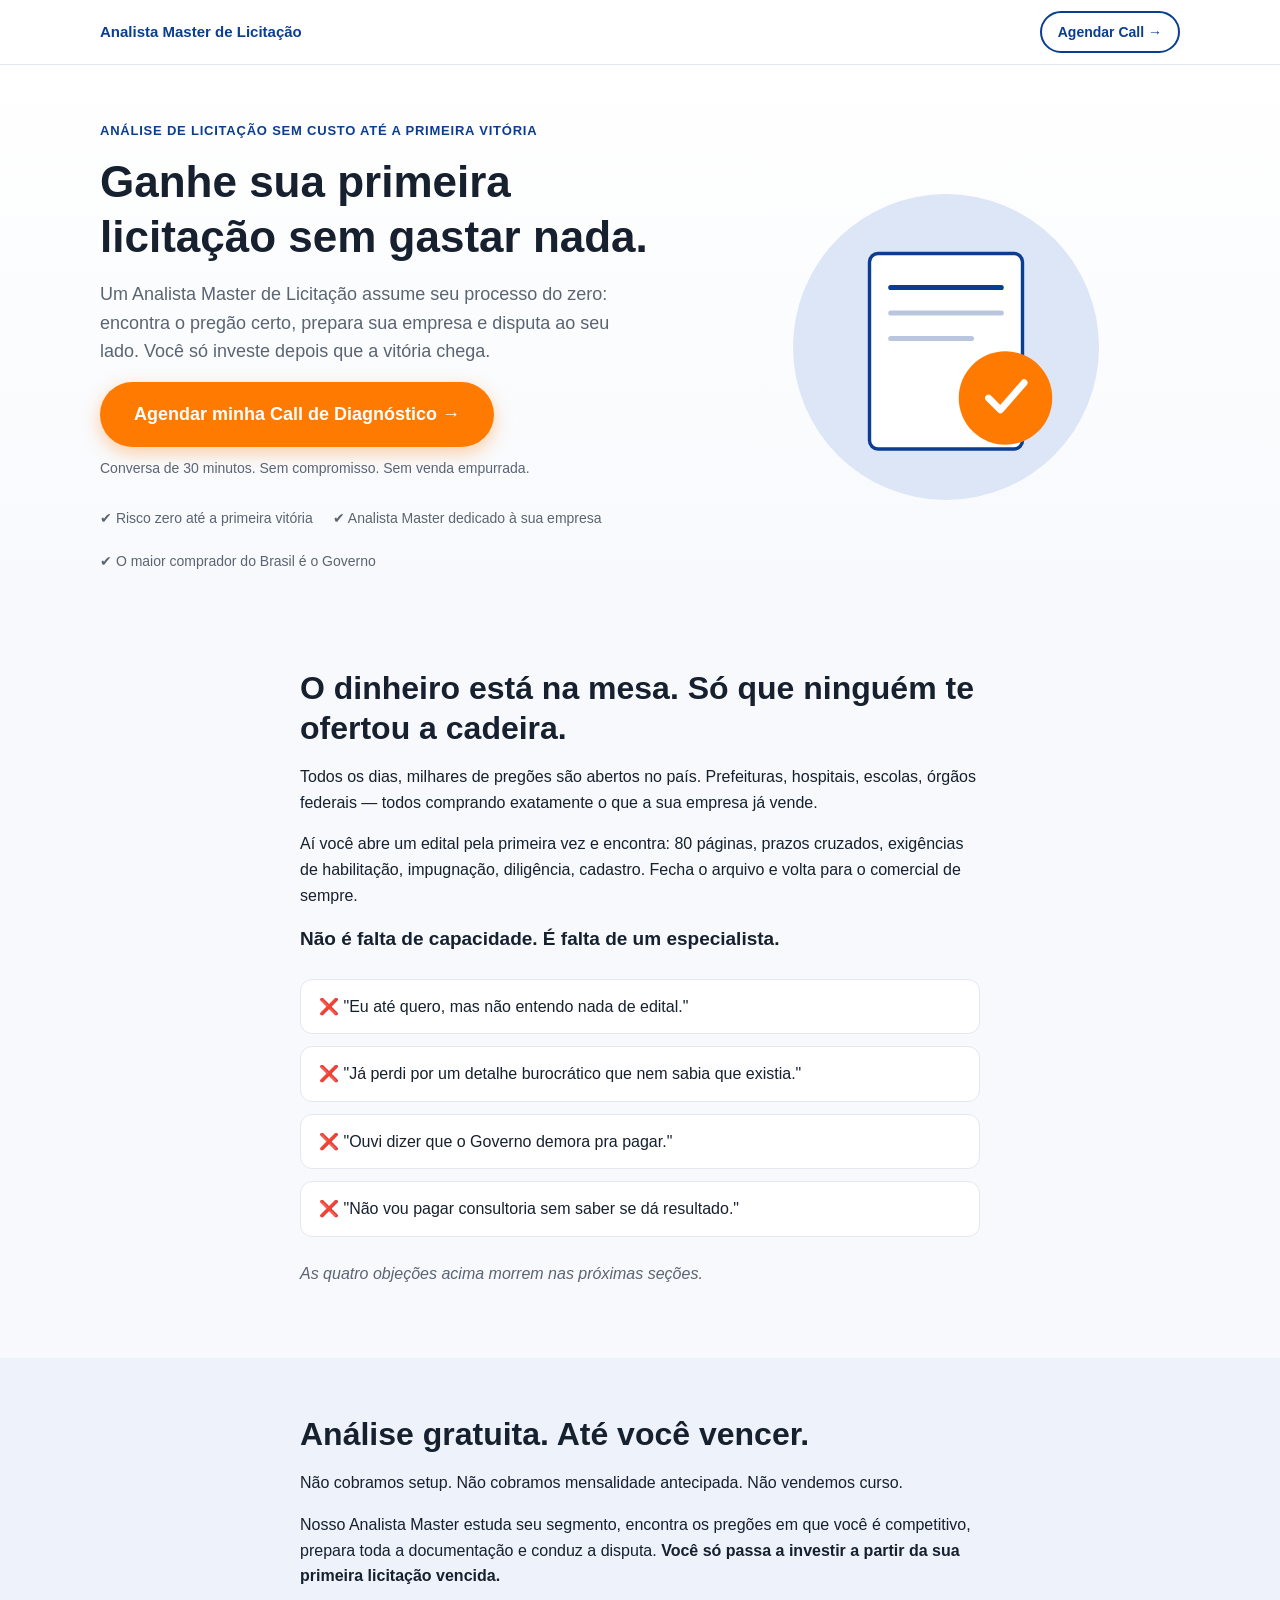
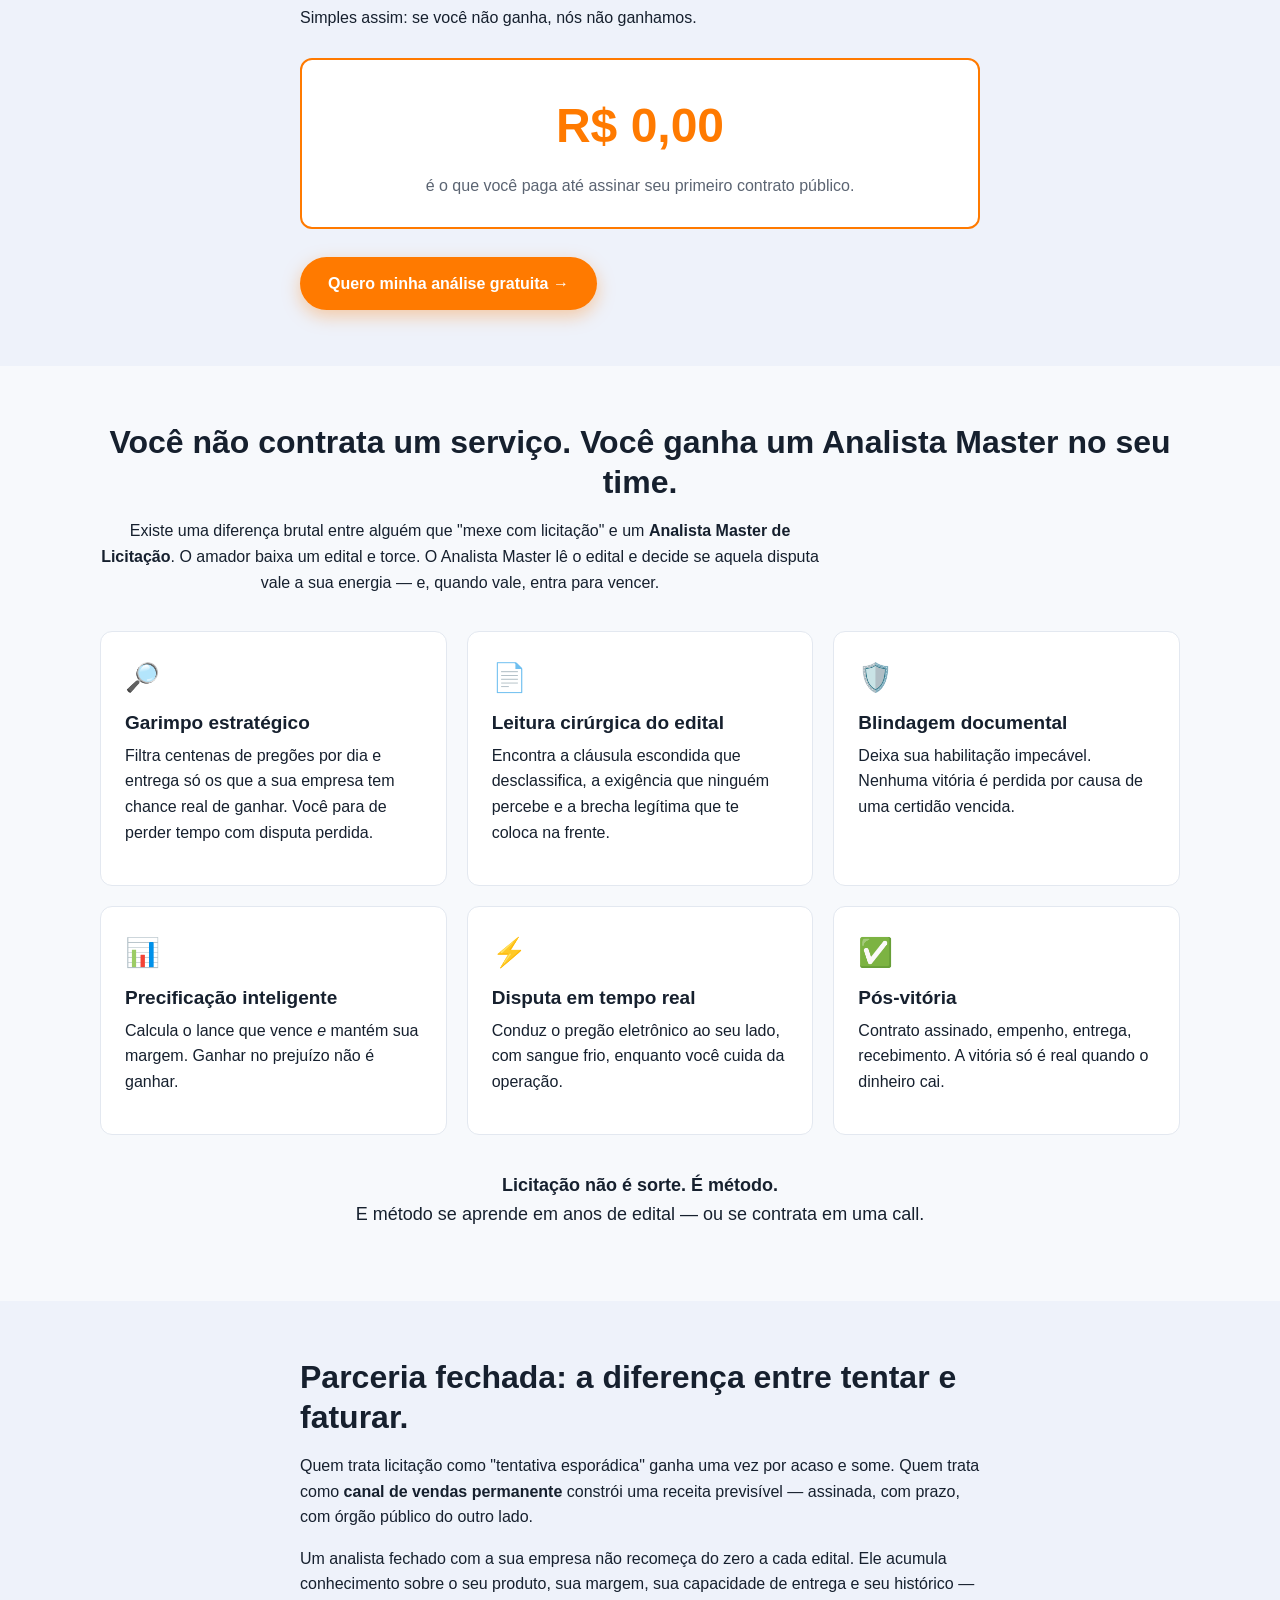
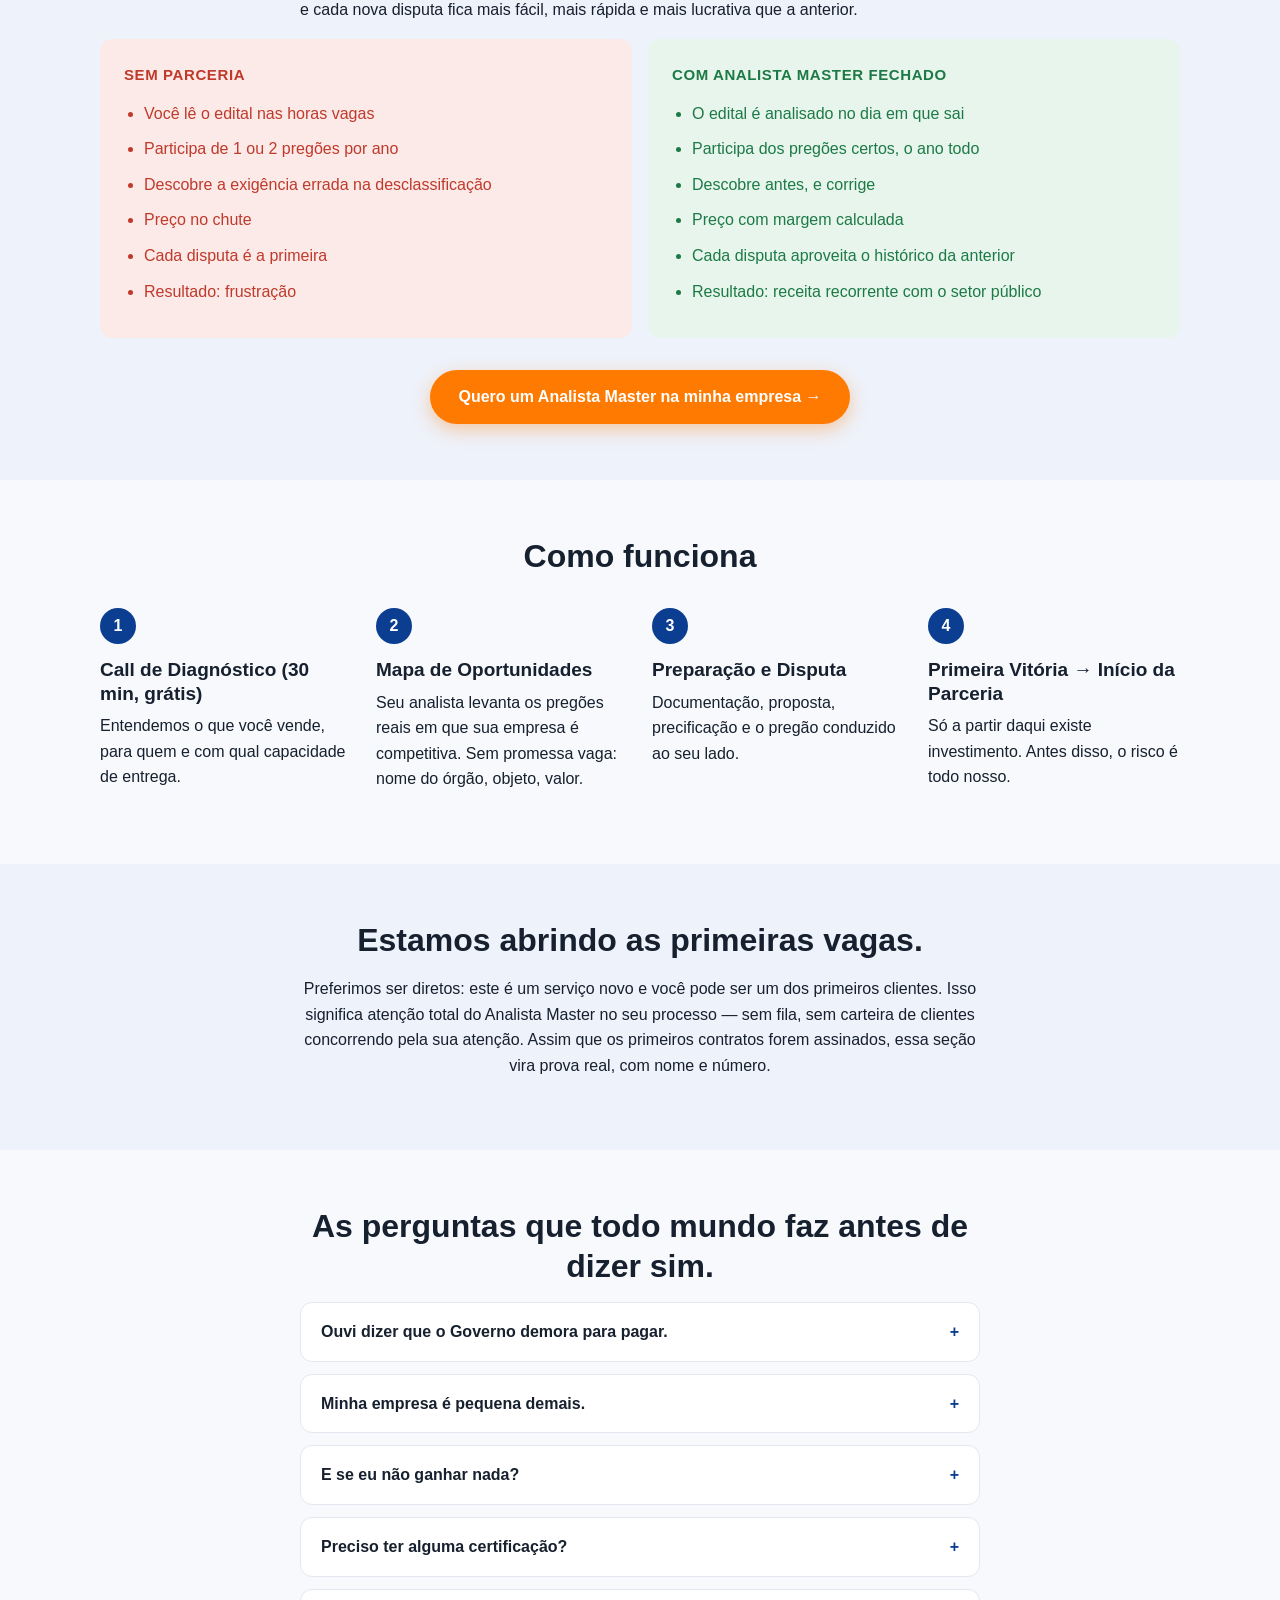
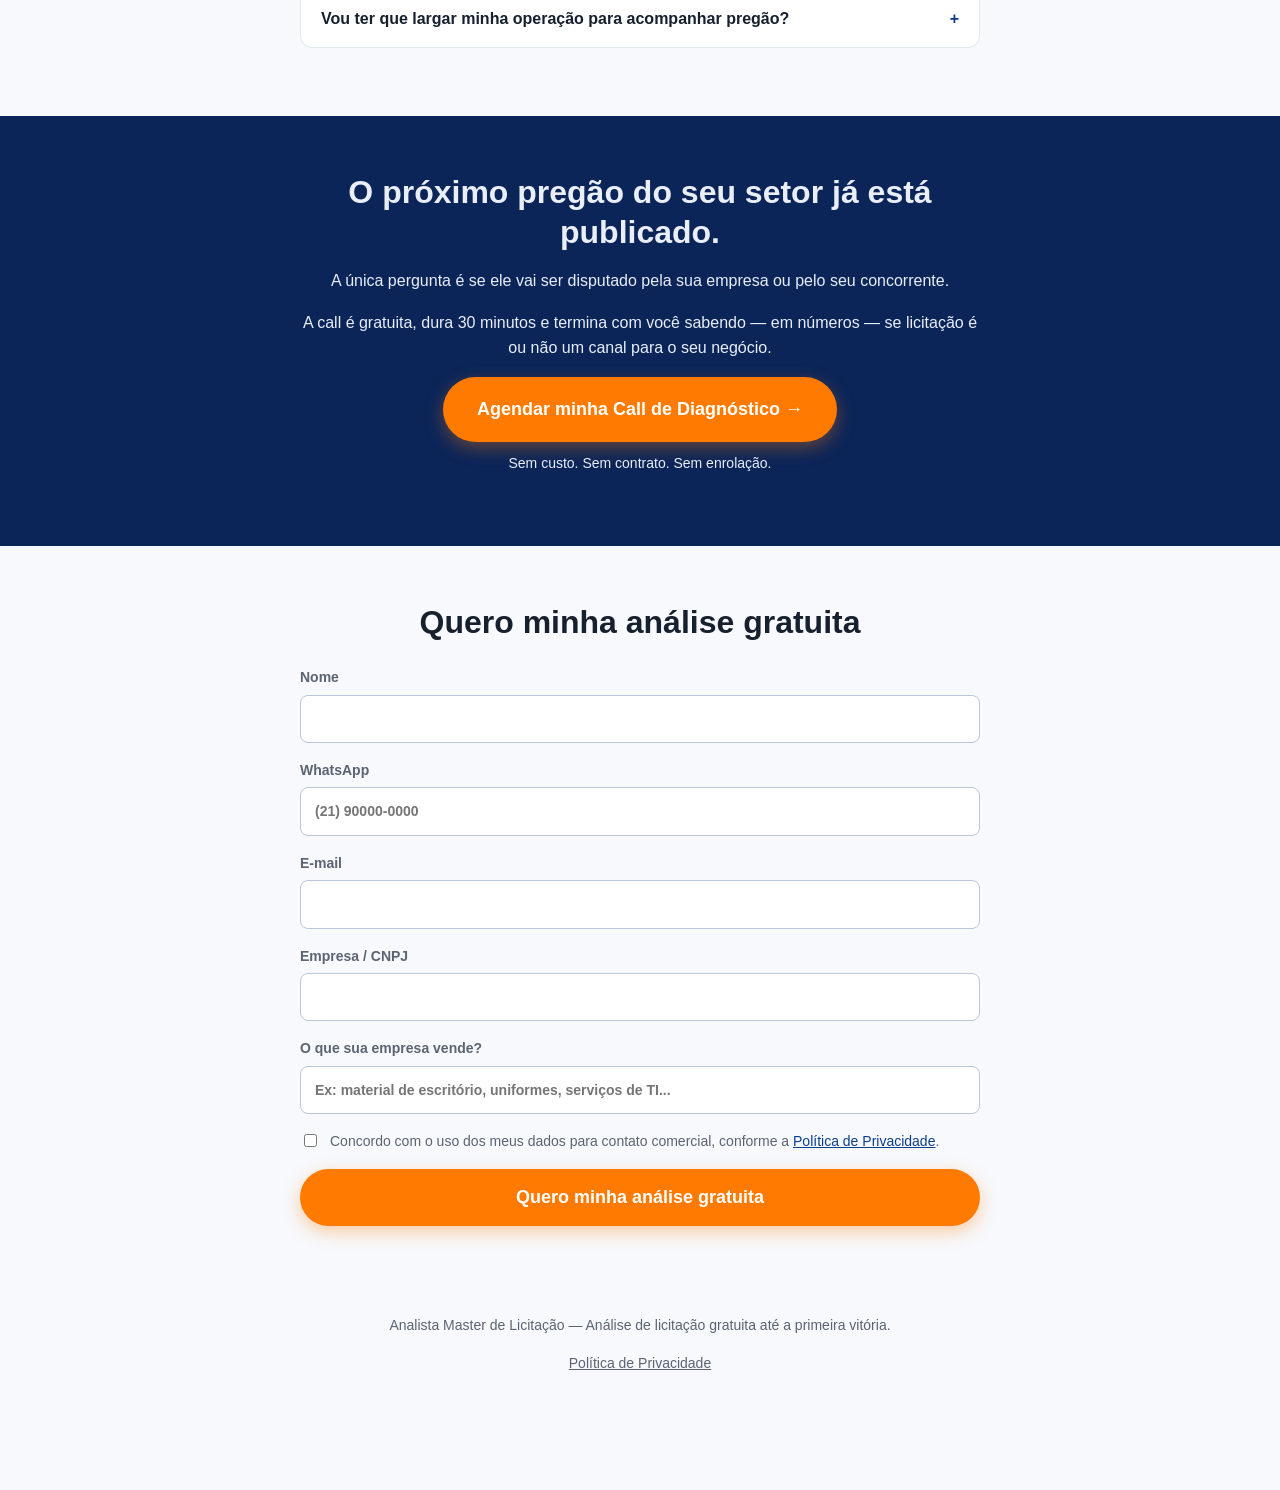
==== index.html @ 57a18e53 "Primeira versao da landing page Analista Master de Licitacao Implementa a spec completa de docs/mark" ====
<!DOCTYPE html>
<html lang="pt-BR">
<head>
<meta charset="UTF-8">
<meta name="viewport" content="width=device-width, initial-scale=1.0">
<title>Analista Master de Licitação — Ganhe sua primeira licitação sem gastar nada</title>
<meta name="description" content="Um Analista Master de Licitação assume seu processo do zero. Você só investe depois que a primeira vitória chega. Agende sua Call de Diagnóstico gratuita.">

<!-- Tracking: cole aqui o GA4 (gtag.js) e/ou Meta Pixel reais quando tiver as contas.
     Nenhum ID foi inventado -- os eventos de clique (CTA-1 a CTA-5) e "Lead" no envio
     do formulario ja estao disparando via dataLayer.push() em script.js, so plugar
     o gtag/fbq de verdade aqui em cima que eles comecam a ser capturados. -->

<link rel="stylesheet" href="css/style.css">
</head>
<body>

<header class="topbar">
  <div class="container topbar__inner">
    <span class="topbar__logo">Analista Master de Licitação</span>
    <a href="#formulario" class="btn btn--ghost btn--small" data-cta="cta-nav">Agendar Call →</a>
  </div>
</header>

<main>

  <!-- 1. HERO -->
  <section class="hero">
    <div class="container hero__grid">
      <div class="hero__content">
        <p class="eyebrow">Análise de licitação sem custo até a primeira vitória</p>
        <h1>Ganhe sua primeira licitação sem gastar nada.</h1>
        <p class="hero__sub">
          Um Analista Master de Licitação assume seu processo do zero: encontra o pregão certo,
          prepara sua empresa e disputa ao seu lado. Você só investe depois que a vitória chega.
        </p>
        <a href="#formulario" class="btn btn--accent btn--large" data-cta="cta-1">Agendar minha Call de Diagnóstico →</a>
        <p class="microcopy">Conversa de 30 minutos. Sem compromisso. Sem venda empurrada.</p>

        <ul class="badges">
          <li>✔ Risco zero até a primeira vitória</li>
          <li>✔ Analista Master dedicado à sua empresa</li>
          <li>✔ O maior comprador do Brasil é o Governo</li>
        </ul>
      </div>

      <div class="hero__visual" aria-hidden="true">
        <!-- Placeholder ilustrativo -- trocar por foto real do analista/equipe
             assim que houver (Secao 4 tambem usa placeholder ate la). -->
        <svg viewBox="0 0 400 400" class="hero__svg">
          <circle cx="200" cy="200" r="180" fill="var(--color-primary-light)"/>
          <rect x="110" y="90" width="180" height="230" rx="10" fill="#fff" stroke="var(--color-primary)" stroke-width="4"/>
          <line x1="135" y1="130" x2="265" y2="130" stroke="var(--color-primary)" stroke-width="6" stroke-linecap="round"/>
          <line x1="135" y1="160" x2="265" y2="160" stroke="var(--color-border-strong)" stroke-width="6" stroke-linecap="round"/>
          <line x1="135" y1="190" x2="230" y2="190" stroke="var(--color-border-strong)" stroke-width="6" stroke-linecap="round"/>
          <circle cx="270" cy="260" r="55" fill="var(--color-accent)"/>
          <path d="M250 260 l14 14 l28 -32" stroke="#fff" stroke-width="8" fill="none" stroke-linecap="round" stroke-linejoin="round"/>
        </svg>
      </div>
    </div>
  </section>

  <!-- 2. SEÇÃO DOR -->
  <section class="section">
    <div class="container container--narrow">
      <h2>O dinheiro está na mesa. Só que ninguém te ofertou a cadeira.</h2>
      <p>
        Todos os dias, milhares de pregões são abertos no país. Prefeituras, hospitais, escolas,
        órgãos federais — todos comprando exatamente o que a sua empresa já vende.
      </p>
      <p>
        Aí você abre um edital pela primeira vez e encontra: 80 páginas, prazos cruzados,
        exigências de habilitação, impugnação, diligência, cadastro. Fecha o arquivo e volta
        para o comercial de sempre.
      </p>
      <p class="highlight">Não é falta de capacidade. É falta de um especialista.</p>

      <ul class="pain-list">
        <li>❌ "Eu até quero, mas não entendo nada de edital."</li>
        <li>❌ "Já perdi por um detalhe burocrático que nem sabia que existia."</li>
        <li>❌ "Ouvi dizer que o Governo demora pra pagar."</li>
        <li>❌ "Não vou pagar consultoria sem saber se dá resultado."</li>
      </ul>

      <p class="transition">As quatro objeções acima morrem nas próximas seções.</p>
    </div>
  </section>

  <!-- 3. SEÇÃO OFERTA -->
  <section class="section section--tinted">
    <div class="container container--narrow">
      <h2>Análise gratuita. Até você vencer.</h2>
      <p>
        Não cobramos setup. Não cobramos mensalidade antecipada. Não vendemos curso.
      </p>
      <p>
        Nosso Analista Master estuda seu segmento, encontra os pregões em que você é competitivo,
        prepara toda a documentação e conduz a disputa.
        <strong> Você só passa a investir a partir da sua primeira licitação vencida.</strong>
      </p>
      <p>Simples assim: se você não ganha, nós não ganhamos.</p>

      <div class="price-card">
        <span class="price-card__value">R$ 0,00</span>
        <span class="price-card__label">é o que você paga até assinar seu primeiro contrato público.</span>
      </div>

      <a href="#formulario" class="btn btn--accent" data-cta="cta-2">Quero minha análise gratuita →</a>
    </div>
  </section>

  <!-- 4. SEÇÃO AUTORIDADE -->
  <section class="section">
    <div class="container">
      <h2 class="section__title--center">Você não contrata um serviço. Você ganha um Analista Master no seu time.</h2>
      <p class="container--narrow center">
        Existe uma diferença brutal entre alguém que "mexe com licitação" e um <strong>Analista Master de Licitação</strong>.
        O amador baixa um edital e torce. O Analista Master lê o edital e decide se aquela disputa
        vale a sua energia — e, quando vale, entra para vencer.
      </p>

      <div class="card-grid">
        <div class="card">
          <div class="card__icon">🔎</div>
          <h3>Garimpo estratégico</h3>
          <p>Filtra centenas de pregões por dia e entrega só os que a sua empresa tem chance real de ganhar. Você para de perder tempo com disputa perdida.</p>
        </div>
        <div class="card">
          <div class="card__icon">📄</div>
          <h3>Leitura cirúrgica do edital</h3>
          <p>Encontra a cláusula escondida que desclassifica, a exigência que ninguém percebe e a brecha legítima que te coloca na frente.</p>
        </div>
        <div class="card">
          <div class="card__icon">🛡️</div>
          <h3>Blindagem documental</h3>
          <p>Deixa sua habilitação impecável. Nenhuma vitória é perdida por causa de uma certidão vencida.</p>
        </div>
        <div class="card">
          <div class="card__icon">📊</div>
          <h3>Precificação inteligente</h3>
          <p>Calcula o lance que vence <em>e</em> mantém sua margem. Ganhar no prejuízo não é ganhar.</p>
        </div>
        <div class="card">
          <div class="card__icon">⚡</div>
          <h3>Disputa em tempo real</h3>
          <p>Conduz o pregão eletrônico ao seu lado, com sangue frio, enquanto você cuida da operação.</p>
        </div>
        <div class="card">
          <div class="card__icon">✅</div>
          <h3>Pós-vitória</h3>
          <p>Contrato assinado, empenho, entrega, recebimento. A vitória só é real quando o dinheiro cai.</p>
        </div>
      </div>

      <p class="closing-block">
        <strong>Licitação não é sorte. É método.</strong><br>
        E método se aprende em anos de edital — ou se contrata em uma call.
      </p>
    </div>
  </section>

  <!-- 5. SEÇÃO PARCERIA -->
  <section class="section section--tinted">
    <div class="container container--narrow">
      <h2>Parceria fechada: a diferença entre tentar e faturar.</h2>
      <p>
        Quem trata licitação como "tentativa esporádica" ganha uma vez por acaso e some. Quem trata
        como <strong>canal de vendas permanente</strong> constrói uma receita previsível — assinada,
        com prazo, com órgão público do outro lado.
      </p>
      <p>
        Um analista fechado com a sua empresa não recomeça do zero a cada edital. Ele acumula
        conhecimento sobre o seu produto, sua margem, sua capacidade de entrega e seu histórico —
        e cada nova disputa fica mais fácil, mais rápida e mais lucrativa que a anterior.
      </p>
    </div>

    <div class="container">
      <div class="compare-table">
        <div class="compare-table__col compare-table__col--bad">
          <h4>Sem parceria</h4>
          <ul>
            <li>Você lê o edital nas horas vagas</li>
            <li>Participa de 1 ou 2 pregões por ano</li>
            <li>Descobre a exigência errada na desclassificação</li>
            <li>Preço no chute</li>
            <li>Cada disputa é a primeira</li>
            <li>Resultado: frustração</li>
          </ul>
        </div>
        <div class="compare-table__col compare-table__col--good">
          <h4>Com Analista Master fechado</h4>
          <ul>
            <li>O edital é analisado no dia em que sai</li>
            <li>Participa dos pregões certos, o ano todo</li>
            <li>Descobre antes, e corrige</li>
            <li>Preço com margem calculada</li>
            <li>Cada disputa aproveita o histórico da anterior</li>
            <li>Resultado: receita recorrente com o setor público</li>
          </ul>
        </div>
      </div>
    </div>

    <div class="container container--narrow center">
      <a href="#formulario" class="btn btn--accent" data-cta="cta-3">Quero um Analista Master na minha empresa →</a>
    </div>
  </section>

  <!-- 6. SEÇÃO PROCESSO -->
  <section class="section">
    <div class="container">
      <h2 class="section__title--center">Como funciona</h2>
      <ol class="process">
        <li>
          <span class="process__number">1</span>
          <div>
            <h3>Call de Diagnóstico (30 min, grátis)</h3>
            <p>Entendemos o que você vende, para quem e com qual capacidade de entrega.</p>
          </div>
        </li>
        <li>
          <span class="process__number">2</span>
          <div>
            <h3>Mapa de Oportunidades</h3>
            <p>Seu analista levanta os pregões reais em que sua empresa é competitiva. Sem promessa vaga: nome do órgão, objeto, valor.</p>
          </div>
        </li>
        <li>
          <span class="process__number">3</span>
          <div>
            <h3>Preparação e Disputa</h3>
            <p>Documentação, proposta, precificação e o pregão conduzido ao seu lado.</p>
          </div>
        </li>
        <li>
          <span class="process__number">4</span>
          <div>
            <h3>Primeira Vitória → Início da Parceria</h3>
            <p>Só a partir daqui existe investimento. Antes disso, o risco é todo nosso.</p>
          </div>
        </li>
      </ol>
    </div>
  </section>

  <!-- 7. SEÇÃO PROVA SOCIAL --
       Ainda sem clientes reais (negocio pre-lancamento). Em vez de inventar depoimento
       ou numero, assumimos isso de forma honesta como posicionamento de "primeiros clientes".
       Trocar por depoimentos reais estruturados ("[Situacao anterior] -> [O que o analista fez]
       -> [Resultado com numero]") assim que houver 2-3 casos. -->
  <section class="section section--tinted">
    <div class="container container--narrow center">
      <h2>Estamos abrindo as primeiras vagas.</h2>
      <p>
        Preferimos ser diretos: este é um serviço novo e você pode ser um dos primeiros clientes.
        Isso significa atenção total do Analista Master no seu processo — sem fila, sem
        carteira de clientes concorrendo pela sua atenção. Assim que os primeiros contratos
        forem assinados, essa seção vira prova real, com nome e número.
      </p>
    </div>
  </section>

  <!-- 8. SEÇÃO OBJEÇÕES / FAQ -->
  <section class="section">
    <div class="container container--narrow">
      <h2 class="section__title--center">As perguntas que todo mundo faz antes de dizer sim.</h2>

      <div class="faq">
        <details>
          <summary>Ouvi dizer que o Governo demora para pagar.</summary>
          <p>Esse é o mito que mantém seus concorrentes fora da disputa — e é bom que continue assim.
          Contratos públicos têm prazo de pagamento definido em lei, empenho prévio (ou seja, o
          dinheiro está reservado antes de você entregar) e previsibilidade que cliente privado
          nenhum te dá. O privado atrasa e você processa; o público atrasa e corrige. Seu analista
          te mostra exatamente o fluxo de recebimento de cada órgão antes de você dar um lance.</p>
        </details>
        <details>
          <summary>Minha empresa é pequena demais.</summary>
          <p>A lei existe justamente para te proteger: há itens exclusivos para ME e EPP e critérios
          de desempate a seu favor. Empresa pequena com analista bom ganha de empresa grande sem
          analista.</p>
        </details>
        <details>
          <summary>E se eu não ganhar nada?</summary>
          <p>Então você não pagou nada. Esse é o acordo.</p>
        </details>
        <details>
          <summary>Preciso ter alguma certificação?</summary>
          <p>Precisa estar regular. Seu analista te diz exatamente o que falta na primeira semana.</p>
        </details>
        <details>
          <summary>Vou ter que largar minha operação para acompanhar pregão?</summary>
          <p>Não. É para isso que o analista existe. Você cuida da entrega; ele cuida da disputa.</p>
        </details>
      </div>
    </div>
  </section>

  <!-- 9. FECHAMENTO -->
  <section class="section section--dark">
    <div class="container container--narrow center">
      <h2>O próximo pregão do seu setor já está publicado.</h2>
      <p>A única pergunta é se ele vai ser disputado pela sua empresa ou pelo seu concorrente.</p>
      <p>
        A call é gratuita, dura 30 minutos e termina com você sabendo — em números — se licitação
        é ou não um canal para o seu negócio.
      </p>
      <a href="#formulario" class="btn btn--accent btn--large" data-cta="cta-5">Agendar minha Call de Diagnóstico →</a>
      <p class="microcopy microcopy--light">Sem custo. Sem contrato. Sem enrolação.</p>
    </div>
  </section>

  <!-- 10. FORMULÁRIO -->
  <section class="section" id="formulario">
    <div class="container container--narrow">
      <h2 class="section__title--center">Quero minha análise gratuita</h2>

      <form id="lead-form" novalidate>
        <label>
          Nome
          <input type="text" name="nome" required autocomplete="name">
        </label>
        <label>
          WhatsApp
          <input type="tel" name="whatsapp" required autocomplete="tel" placeholder="(21) 90000-0000">
        </label>
        <label>
          E-mail
          <input type="email" name="email" required autocomplete="email">
        </label>
        <label>
          Empresa / CNPJ
          <input type="text" name="empresa" required>
        </label>
        <label>
          O que sua empresa vende?
          <input type="text" name="produto" required placeholder="Ex: material de escritório, uniformes, serviços de TI...">
        </label>

        <label class="checkbox">
          <input type="checkbox" name="consentimento" required>
          <span>Concordo com o uso dos meus dados para contato comercial, conforme a
            <a href="privacidade.html">Política de Privacidade</a>.</span>
        </label>

        <button type="submit" class="btn btn--accent btn--large btn--full" data-cta="cta-4">Quero minha análise gratuita</button>
      </form>

      <p id="lead-form__success" class="lead-form__success" hidden>
        Recebido. Um Analista Master vai te chamar no WhatsApp em até 1 dia útil com os
        primeiros pregões do seu segmento em mãos.
      </p>
    </div>
  </section>

</main>

<footer class="footer">
  <div class="container">
    <p>Analista Master de Licitação — Análise de licitação gratuita até a primeira vitória.</p>
    <p><a href="privacidade.html">Política de Privacidade</a></p>
  </div>
</footer>

<!-- CTA fixo mobile -->
<div class="sticky-cta">
  <a href="#formulario" class="btn btn--accent btn--full" data-cta="cta-sticky">Agendar minha Call de Diagnóstico →</a>
</div>

<script src="js/script.js"></script>
</body>
</html>
---- css/style.css ----
:root {
  --color-bg: #F7F9FC;
  --color-bg-tinted: #EEF2FA;
  --color-bg-dark: #0B2559;
  --color-primary: #0B3D91;
  --color-primary-light: #DCE6F7;
  --color-border: #E3E8F0;
  --color-border-strong: #B9C6DD;
  --color-text: #16202E;
  --color-text-muted: #5B6472;
  --color-text-light: #E9EEF9;
  --color-accent: #FF7A00;
  --color-accent-dark: #E05F00;
  --color-bad: #C0392B;
  --color-good: #1D7A46;
  --font-body: -apple-system, BlinkMacSystemFont, "Segoe UI", Roboto, Helvetica, Arial, sans-serif;
  --radius: 12px;
}

* { box-sizing: border-box; }

html { scroll-behavior: smooth; }

body {
  margin: 0;
  font-family: var(--font-body);
  color: var(--color-text);
  background: var(--color-bg);
  font-size: 16px;
  line-height: 1.6;
  -webkit-font-smoothing: antialiased;
}

h1, h2, h3 {
  font-weight: 700;
  line-height: 1.25;
  margin: 0 0 16px;
}

h1 { font-size: clamp(28px, 6vw, 44px); }
h2 { font-size: clamp(24px, 4.5vw, 32px); }
h3 { font-size: 19px; margin-bottom: 8px; }

p { margin: 0 0 16px; }

.container {
  max-width: 1120px;
  margin: 0 auto;
  padding: 0 20px;
}

.container--narrow {
  max-width: 720px;
}

.center { text-align: center; }

/* ---------- Topbar ---------- */

.topbar {
  background: #fff;
  border-bottom: 1px solid var(--color-border);
  position: sticky;
  top: 0;
  z-index: 20;
}

.topbar__inner {
  display: flex;
  align-items: center;
  justify-content: space-between;
  height: 64px;
}

.topbar__logo {
  font-weight: 700;
  font-size: 15px;
  color: var(--color-primary);
}

/* ---------- Buttons ---------- */

.btn {
  display: inline-block;
  text-decoration: none;
  font-weight: 700;
  border: none;
  border-radius: 999px;
  cursor: pointer;
  transition: transform .1s ease, box-shadow .15s ease;
}

.btn--accent {
  background: var(--color-accent);
  color: #fff;
  padding: 14px 28px;
  font-size: 16px;
  box-shadow: 0 6px 18px rgba(255, 122, 0, .35);
}

.btn--accent:hover { background: var(--color-accent-dark); transform: translateY(-1px); }

.btn--large { padding: 18px 34px; font-size: 18px; }

.btn--small { padding: 8px 16px; font-size: 14px; box-shadow: none; }

.btn--ghost {
  background: transparent;
  color: var(--color-primary);
  border: 2px solid var(--color-primary);
}

.btn--full { display: block; width: 100%; text-align: center; }

.microcopy {
  font-size: 14px;
  color: var(--color-text-muted);
  margin-top: 10px;
}

.microcopy--light { color: var(--color-text-light); }

/* ---------- Hero ---------- */

.hero {
  padding: 56px 0 40px;
  background: linear-gradient(180deg, #fff 0%, var(--color-bg) 100%);
}

.hero__grid {
  display: grid;
  gap: 40px;
  align-items: center;
}

@media (min-width: 860px) {
  .hero__grid { grid-template-columns: 1.1fr 0.9fr; }
}

.eyebrow {
  text-transform: uppercase;
  letter-spacing: .06em;
  font-size: 13px;
  font-weight: 700;
  color: var(--color-primary);
  margin-bottom: 12px;
}

.hero__sub {
  font-size: 18px;
  color: var(--color-text-muted);
  max-width: 52ch;
}

.badges {
  list-style: none;
  padding: 0;
  margin: 28px 0 0;
  display: flex;
  flex-direction: column;
  gap: 8px;
  font-size: 14px;
  color: var(--color-text-muted);
}

@media (min-width: 640px) {
  .badges { flex-direction: row; flex-wrap: wrap; gap: 20px; }
}

.hero__visual { display: flex; justify-content: center; }
.hero__svg { width: 100%; max-width: 340px; height: auto; }

/* ---------- Sections ---------- */

.section { padding: 56px 0; }
.section--tinted { background: var(--color-bg-tinted); }
.section--dark {
  background: var(--color-bg-dark);
  color: var(--color-text-light);
}
.section--dark h2, .section--dark p { color: var(--color-text-light); }

.section__title--center { text-align: center; }

.highlight {
  font-weight: 700;
  font-size: 19px;
}

.transition {
  font-style: italic;
  color: var(--color-text-muted);
}

.pain-list {
  list-style: none;
  padding: 0;
  margin: 24px 0;
  display: grid;
  gap: 12px;
}

.pain-list li {
  background: #fff;
  border: 1px solid var(--color-border);
  border-radius: var(--radius);
  padding: 14px 18px;
}

/* ---------- Price card ---------- */

.price-card {
  background: #fff;
  border: 2px solid var(--color-accent);
  border-radius: var(--radius);
  padding: 28px;
  text-align: center;
  margin: 28px 0;
}

.price-card__value {
  display: block;
  font-size: 48px;
  font-weight: 800;
  color: var(--color-accent);
}

.price-card__label {
  display: block;
  margin-top: 8px;
  color: var(--color-text-muted);
}

/* ---------- Card grid (Autoridade) ---------- */

.card-grid {
  display: grid;
  gap: 20px;
  margin: 36px 0;
  grid-template-columns: 1fr;
}

@media (min-width: 640px) {
  .card-grid { grid-template-columns: 1fr 1fr; }
}
@media (min-width: 960px) {
  .card-grid { grid-template-columns: repeat(3, 1fr); }
}

.card {
  background: #fff;
  border: 1px solid var(--color-border);
  border-radius: var(--radius);
  padding: 24px;
}

.card__icon { font-size: 28px; margin-bottom: 10px; }

.closing-block {
  text-align: center;
  font-size: 18px;
  margin-top: 12px;
}

/* ---------- Compare table ---------- */

.compare-table {
  display: grid;
  gap: 16px;
  margin: 8px 0 32px;
  grid-template-columns: 1fr;
}

@media (min-width: 720px) {
  .compare-table { grid-template-columns: 1fr 1fr; }
}

.compare-table__col {
  border-radius: var(--radius);
  padding: 24px;
}

.compare-table__col h4 { margin: 0 0 14px; font-size: 15px; text-transform: uppercase; letter-spacing: .04em; }

.compare-table__col ul { margin: 0; padding-left: 20px; }
.compare-table__col li { margin-bottom: 10px; }

.compare-table__col--bad {
  background: #FBEAE8;
  color: var(--color-bad);
}

.compare-table__col--good {
  background: #E7F5EC;
  color: var(--color-good);
}

/* ---------- Process ---------- */

.process {
  list-style: none;
  padding: 0;
  margin: 32px 0 0;
  display: grid;
  gap: 24px;
}

@media (min-width: 720px) {
  .process { grid-template-columns: repeat(4, 1fr); }
}

.process li {
  display: flex;
  gap: 14px;
}

@media (min-width: 720px) {
  .process li { flex-direction: column; }
}

.process__number {
  flex-shrink: 0;
  width: 36px;
  height: 36px;
  border-radius: 50%;
  background: var(--color-primary);
  color: #fff;
  display: flex;
  align-items: center;
  justify-content: center;
  font-weight: 700;
}

/* ---------- FAQ ---------- */

.faq details {
  background: #fff;
  border: 1px solid var(--color-border);
  border-radius: var(--radius);
  padding: 16px 20px;
  margin-bottom: 12px;
}

.faq summary {
  cursor: pointer;
  font-weight: 700;
  list-style: none;
}

.faq summary::-webkit-details-marker { display: none; }

.faq summary::after {
  content: "+";
  float: right;
  font-weight: 700;
  color: var(--color-primary);
}

.faq details[open] summary::after { content: "–"; }

.faq details p { margin-top: 12px; color: var(--color-text-muted); }

/* ---------- Formulário ---------- */

#lead-form {
  display: grid;
  gap: 16px;
  margin-top: 24px;
}

#lead-form label {
  display: flex;
  flex-direction: column;
  gap: 6px;
  font-size: 14px;
  font-weight: 600;
  color: var(--color-text-muted);
}

#lead-form input[type="text"],
#lead-form input[type="tel"],
#lead-form input[type="email"] {
  font: inherit;
  padding: 12px 14px;
  border: 1px solid var(--color-border-strong);
  border-radius: 8px;
  color: var(--color-text);
}

#lead-form input:focus {
  outline: 2px solid var(--color-primary);
  outline-offset: 1px;
}

.checkbox {
  flex-direction: row !important;
  align-items: flex-start;
  gap: 10px !important;
  font-weight: 400 !important;
}

.checkbox input { margin-top: 4px; }

.checkbox a { color: var(--color-primary); }

.lead-form__success {
  margin-top: 20px;
  padding: 16px 20px;
  background: #E7F5EC;
  color: var(--color-good);
  border-radius: var(--radius);
  font-weight: 600;
}

/* ---------- Footer ---------- */

.footer {
  padding: 32px 0 100px;
  text-align: center;
  color: var(--color-text-muted);
  font-size: 14px;
}

.footer a { color: var(--color-text-muted); }

/* ---------- Sticky mobile CTA ---------- */

.sticky-cta {
  position: fixed;
  left: 0; right: 0; bottom: 0;
  padding: 12px 16px;
  background: #fff;
  border-top: 1px solid var(--color-border);
  box-shadow: 0 -6px 20px rgba(0,0,0,.08);
  z-index: 30;
}

@media (min-width: 860px) {
  .sticky-cta { display: none; }
}
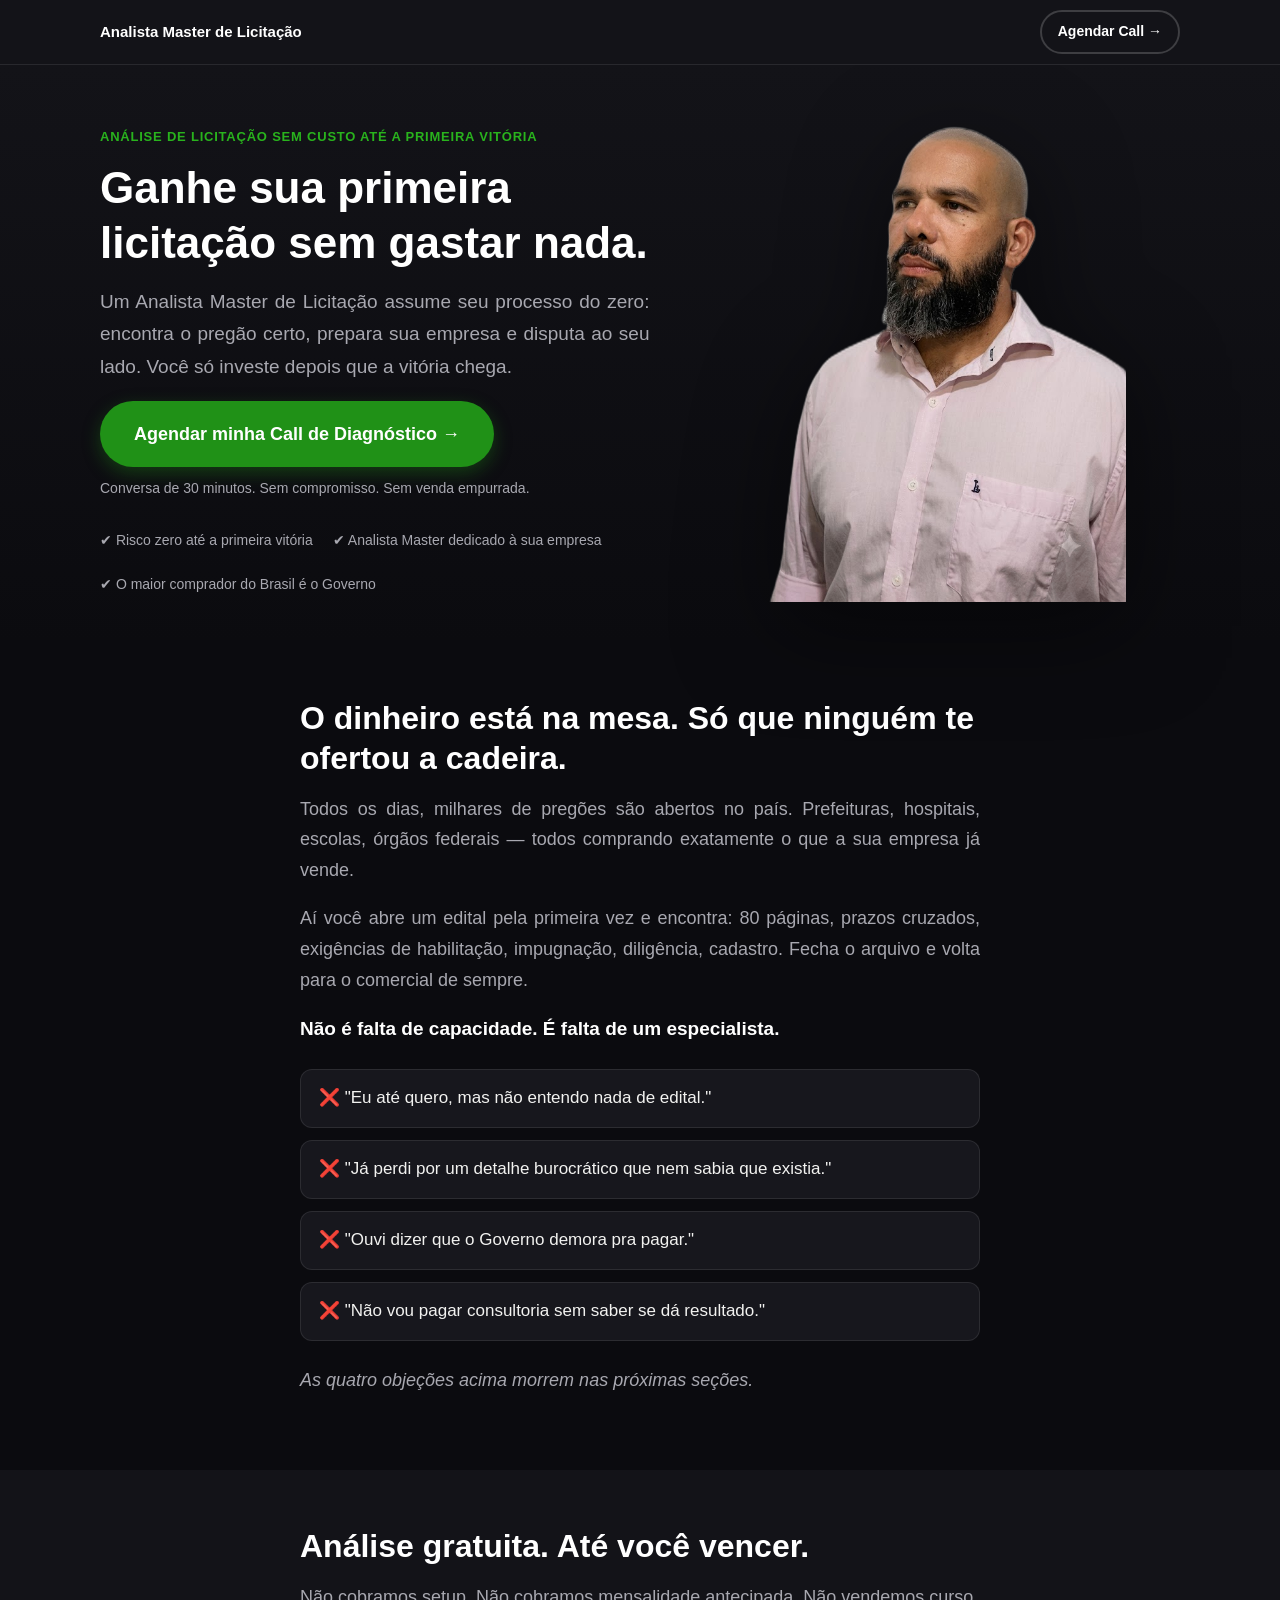
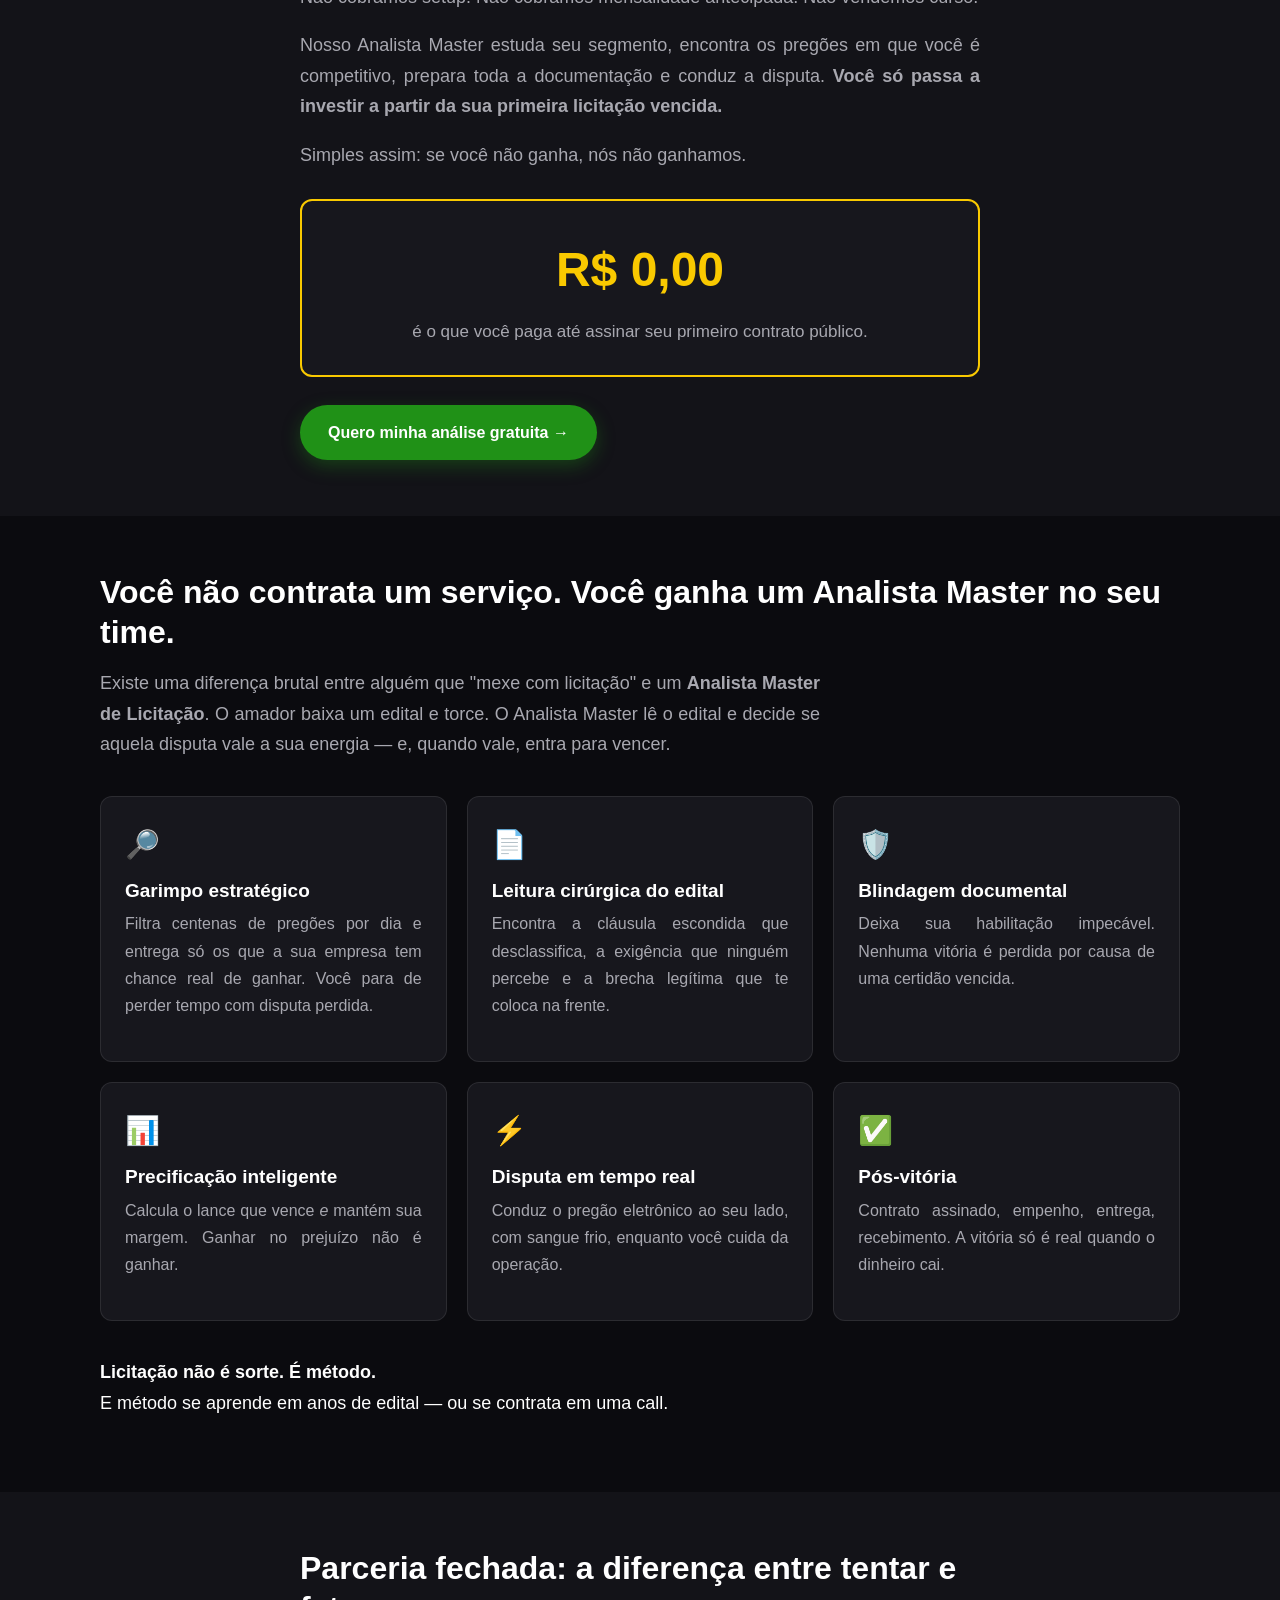
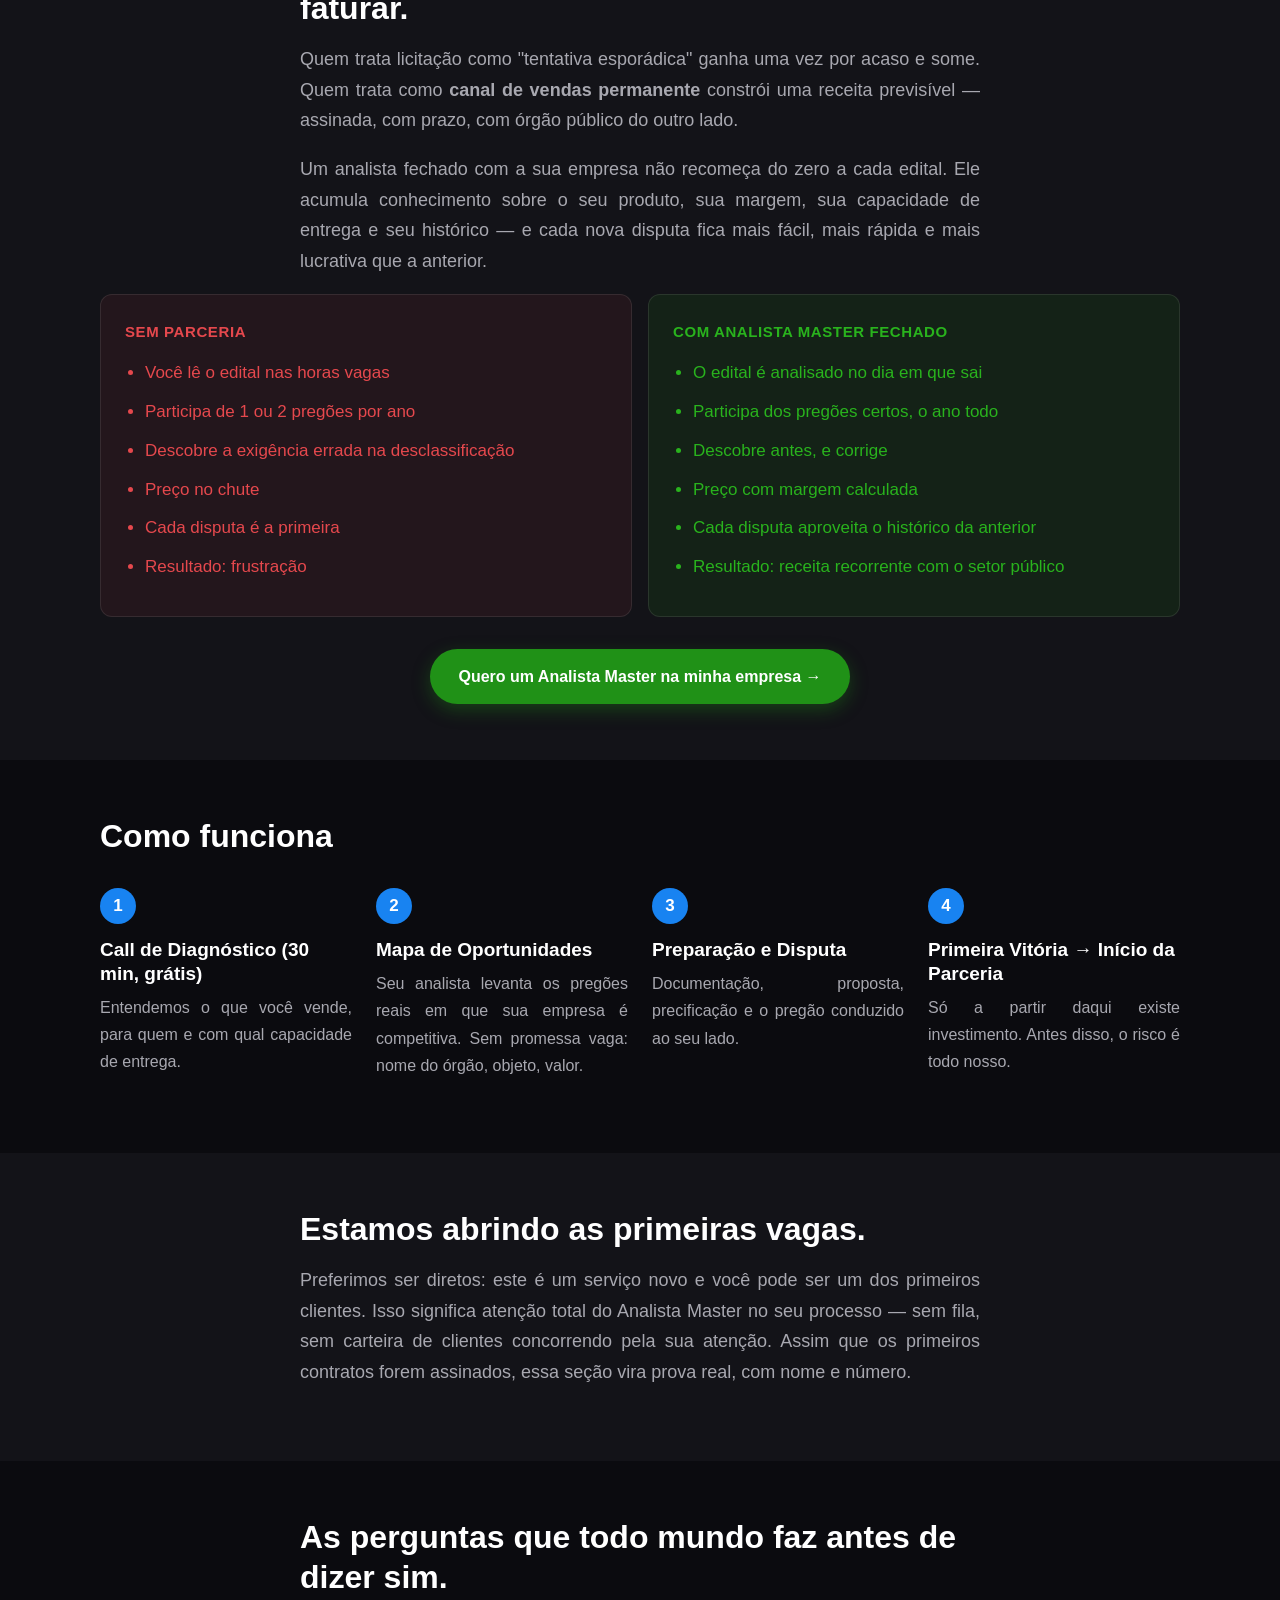
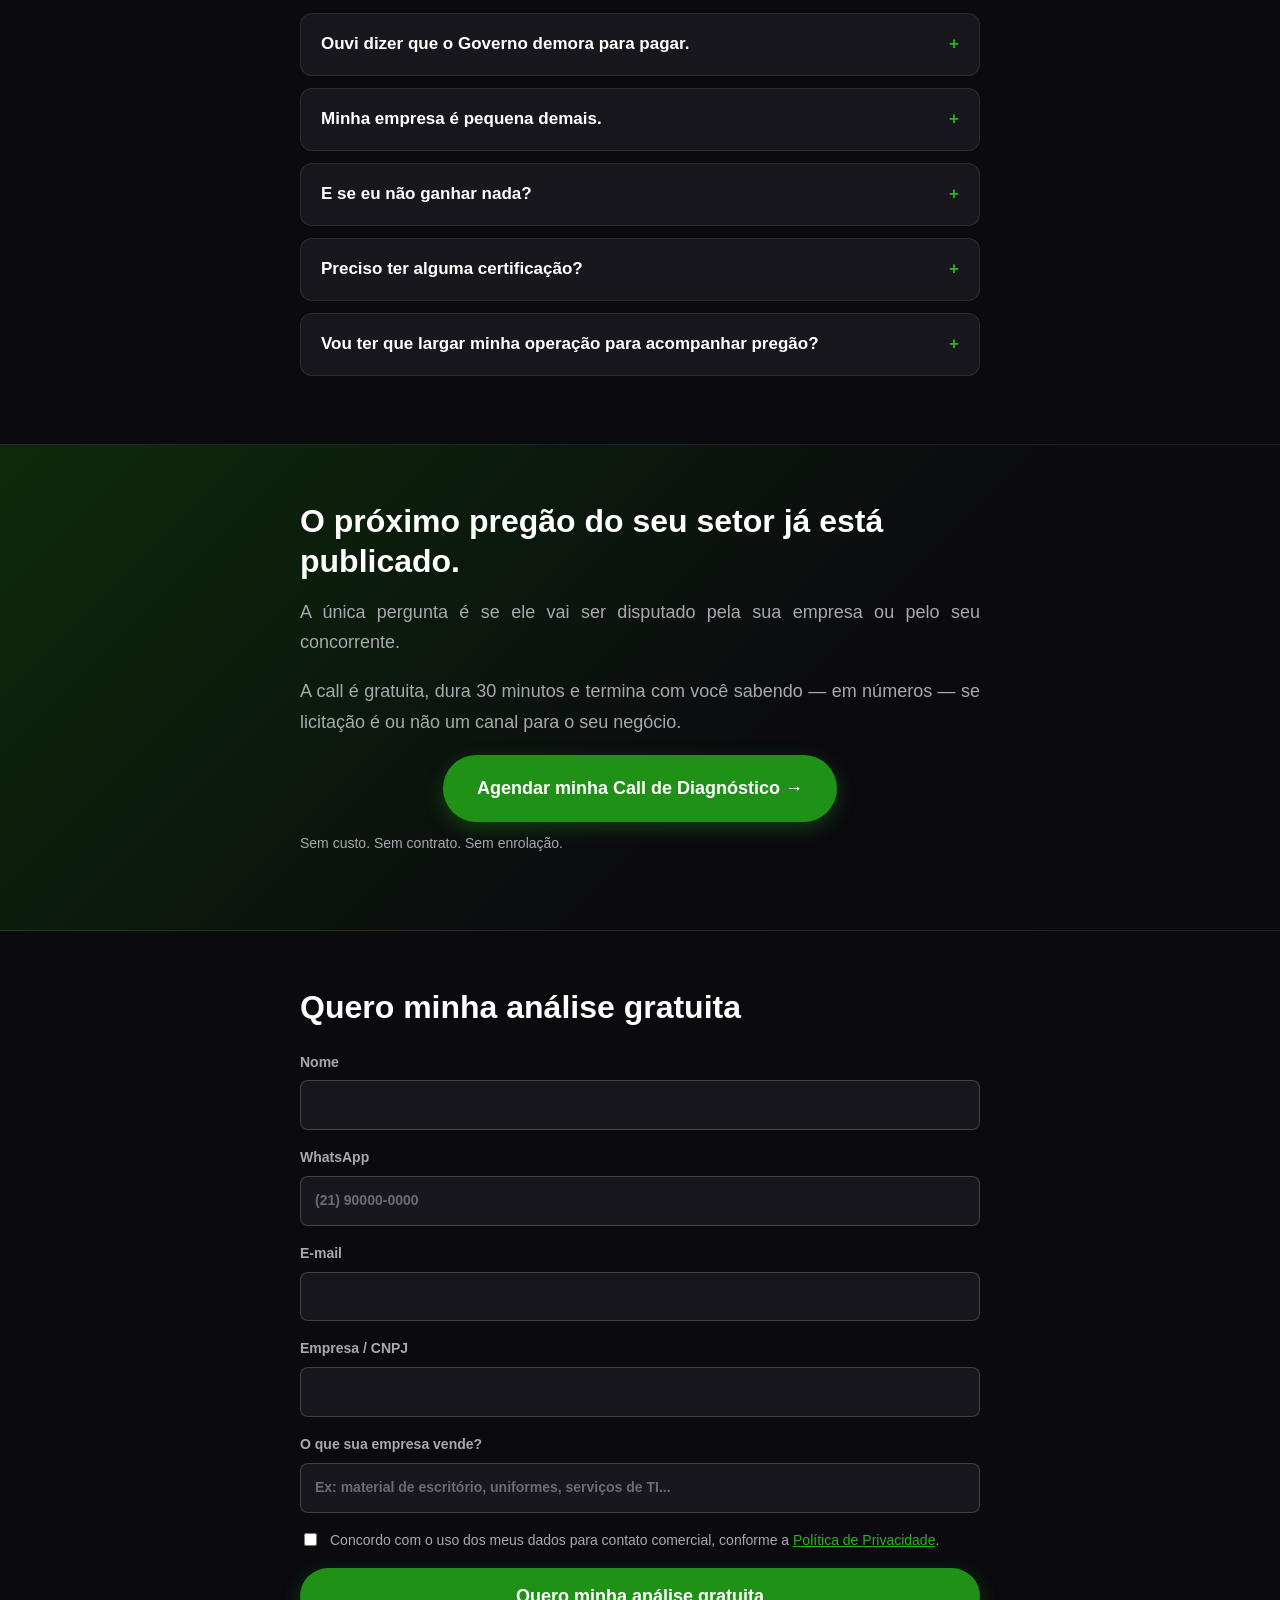
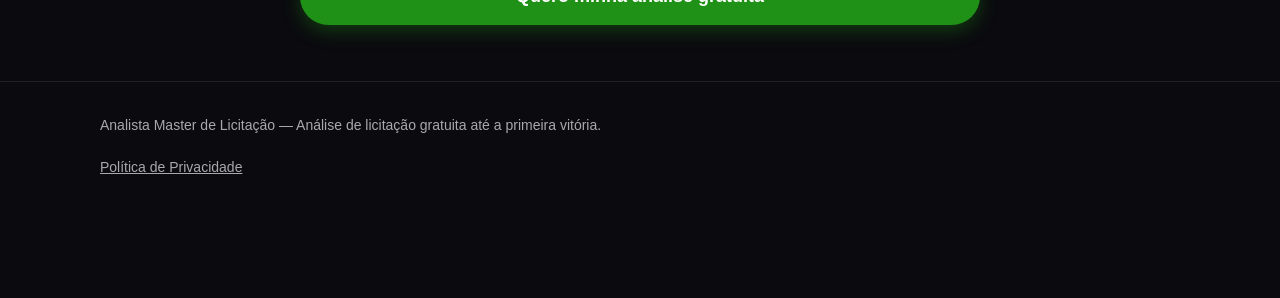
==== commit d59839f3: "Paleta escura inspirada no SIGA Pregao e ajustes de formatacao Fundo quase preto, verde/azul/dourado" ====
--- a/index.html
+++ b/index.html
@@ -44,18 +44,8 @@
         </ul>
       </div>
 
-      <div class="hero__visual" aria-hidden="true">
-        <!-- Placeholder ilustrativo -- trocar por foto real do analista/equipe
-             assim que houver (Secao 4 tambem usa placeholder ate la). -->
-        <svg viewBox="0 0 400 400" class="hero__svg">
-          <circle cx="200" cy="200" r="180" fill="var(--color-primary-light)"/>
-          <rect x="110" y="90" width="180" height="230" rx="10" fill="#fff" stroke="var(--color-primary)" stroke-width="4"/>
-          <line x1="135" y1="130" x2="265" y2="130" stroke="var(--color-primary)" stroke-width="6" stroke-linecap="round"/>
-          <line x1="135" y1="160" x2="265" y2="160" stroke="var(--color-border-strong)" stroke-width="6" stroke-linecap="round"/>
-          <line x1="135" y1="190" x2="230" y2="190" stroke="var(--color-border-strong)" stroke-width="6" stroke-linecap="round"/>
-          <circle cx="270" cy="260" r="55" fill="var(--color-accent)"/>
-          <path d="M250 260 l14 14 l28 -32" stroke="#fff" stroke-width="8" fill="none" stroke-linecap="round" stroke-linejoin="round"/>
-        </svg>
+      <div class="hero__visual">
+        <img src="assets/analista.png" alt="Analista Master de Licitação" class="hero__photo">
       </div>
     </div>
   </section>
@@ -112,8 +102,8 @@
   <!-- 4. SEÇÃO AUTORIDADE -->
   <section class="section">
     <div class="container">
-      <h2 class="section__title--center">Você não contrata um serviço. Você ganha um Analista Master no seu time.</h2>
-      <p class="container--narrow center">
+      <h2>Você não contrata um serviço. Você ganha um Analista Master no seu time.</h2>
+      <p class="container--narrow">
         Existe uma diferença brutal entre alguém que "mexe com licitação" e um <strong>Analista Master de Licitação</strong>.
         O amador baixa um edital e torce. O Analista Master lê o edital e decide se aquela disputa
         vale a sua energia — e, quando vale, entra para vencer.
@@ -210,7 +200,7 @@
   <!-- 6. SEÇÃO PROCESSO -->
   <section class="section">
     <div class="container">
-      <h2 class="section__title--center">Como funciona</h2>
+      <h2>Como funciona</h2>
       <ol class="process">
         <li>
           <span class="process__number">1</span>
@@ -250,7 +240,7 @@
        Trocar por depoimentos reais estruturados ("[Situacao anterior] -> [O que o analista fez]
        -> [Resultado com numero]") assim que houver 2-3 casos. -->
   <section class="section section--tinted">
-    <div class="container container--narrow center">
+    <div class="container container--narrow">
       <h2>Estamos abrindo as primeiras vagas.</h2>
       <p>
         Preferimos ser diretos: este é um serviço novo e você pode ser um dos primeiros clientes.
@@ -264,7 +254,7 @@
   <!-- 8. SEÇÃO OBJEÇÕES / FAQ -->
   <section class="section">
     <div class="container container--narrow">
-      <h2 class="section__title--center">As perguntas que todo mundo faz antes de dizer sim.</h2>
+      <h2>As perguntas que todo mundo faz antes de dizer sim.</h2>
 
       <div class="faq">
         <details>
@@ -299,22 +289,24 @@
 
   <!-- 9. FECHAMENTO -->
   <section class="section section--dark">
-    <div class="container container--narrow center">
+    <div class="container container--narrow">
       <h2>O próximo pregão do seu setor já está publicado.</h2>
       <p>A única pergunta é se ele vai ser disputado pela sua empresa ou pelo seu concorrente.</p>
       <p>
         A call é gratuita, dura 30 minutos e termina com você sabendo — em números — se licitação
         é ou não um canal para o seu negócio.
       </p>
-      <a href="#formulario" class="btn btn--accent btn--large" data-cta="cta-5">Agendar minha Call de Diagnóstico →</a>
-      <p class="microcopy microcopy--light">Sem custo. Sem contrato. Sem enrolação.</p>
+      <div class="cta-center">
+        <a href="#formulario" class="btn btn--accent btn--large" data-cta="cta-5">Agendar minha Call de Diagnóstico →</a>
+        <p class="microcopy microcopy--light">Sem custo. Sem contrato. Sem enrolação.</p>
+      </div>
     </div>
   </section>
 
   <!-- 10. FORMULÁRIO -->
   <section class="section" id="formulario">
     <div class="container container--narrow">
-      <h2 class="section__title--center">Quero minha análise gratuita</h2>
+      <h2>Quero minha análise gratuita</h2>
 
       <form id="lead-form" novalidate>
         <label>
--- a/css/style.css
+++ b/css/style.css
@@ -1,18 +1,26 @@
 :root {
-  --color-bg: #F7F9FC;
-  --color-bg-tinted: #EEF2FA;
-  --color-bg-dark: #0B2559;
-  --color-primary: #0B3D91;
-  --color-primary-light: #DCE6F7;
-  --color-border: #E3E8F0;
-  --color-border-strong: #B9C6DD;
-  --color-text: #16202E;
-  --color-text-muted: #5B6472;
-  --color-text-light: #E9EEF9;
-  --color-accent: #FF7A00;
-  --color-accent-dark: #E05F00;
-  --color-bad: #C0392B;
-  --color-good: #1D7A46;
+  /* Paleta inspirada no SIGA Pregao (extraida das variaveis CSS reais do site:
+     --green-siga, --blue-siga, --gold-siga, fundo quase preto). */
+  --color-bg: #0B0B0F;
+  --color-bg-alt: #131318;
+  --color-card-bg: #17171D;
+  --color-border: rgba(255, 255, 255, 0.09);
+  --color-border-strong: rgba(255, 255, 255, 0.18);
+  --color-text: #F2F2F0;
+  --color-text-muted: #A8A8B0;
+  --color-text-dark: #0B0B0F;
+
+  --color-green: #209117;
+  --color-green-bright: #29B31D;
+  --color-blue: #1883F1;
+  --color-gold: #F9C900;
+
+  --color-accent: var(--color-green);
+  --color-accent-dark: #1a7712;
+  --color-primary: var(--color-blue);
+  --color-bad: #E5484D;
+  --color-good: var(--color-green-bright);
+
   --font-body: -apple-system, BlinkMacSystemFont, "Segoe UI", Roboto, Helvetica, Arial, sans-serif;
   --radius: 12px;
 }
@@ -26,8 +34,8 @@
   font-family: var(--font-body);
   color: var(--color-text);
   background: var(--color-bg);
-  font-size: 16px;
-  line-height: 1.6;
+  font-size: 17px;
+  line-height: 1.7;
   -webkit-font-smoothing: antialiased;
 }
 
@@ -35,13 +43,21 @@
   font-weight: 700;
   line-height: 1.25;
   margin: 0 0 16px;
+  text-align: left;
+  color: #fff;
 }
 
 h1 { font-size: clamp(28px, 6vw, 44px); }
 h2 { font-size: clamp(24px, 4.5vw, 32px); }
 h3 { font-size: 19px; margin-bottom: 8px; }
 
-p { margin: 0 0 16px; }
+p {
+  margin: 0 0 18px;
+  font-size: 18px;
+  text-align: justify;
+  text-align-last: left;
+  color: var(--color-text-muted);
+}
 
 .container {
   max-width: 1120px;
@@ -55,10 +71,16 @@
 
 .center { text-align: center; }
 
+/* Centraliza especificamente um botao de CTA (e a microcopy junto dele), sem
+   afetar o alinhamento de titulos/paragrafos ao redor. */
+.cta-center {
+  text-align: center;
+}
+
 /* ---------- Topbar ---------- */
 
 .topbar {
-  background: #fff;
+  background: var(--color-bg-alt);
   border-bottom: 1px solid var(--color-border);
   position: sticky;
   top: 0;
@@ -75,7 +97,7 @@
 .topbar__logo {
   font-weight: 700;
   font-size: 15px;
-  color: var(--color-primary);
+  color: #fff;
 }
 
 /* ---------- Buttons ---------- */
@@ -87,6 +109,7 @@
   border: none;
   border-radius: 999px;
   cursor: pointer;
+  text-align: center;
   transition: transform .1s ease, box-shadow .15s ease;
 }
 
@@ -95,7 +118,7 @@
   color: #fff;
   padding: 14px 28px;
   font-size: 16px;
-  box-shadow: 0 6px 18px rgba(255, 122, 0, .35);
+  box-shadow: 0 6px 18px rgba(32, 145, 23, .35);
 }
 
 .btn--accent:hover { background: var(--color-accent-dark); transform: translateY(-1px); }
@@ -106,25 +129,26 @@
 
 .btn--ghost {
   background: transparent;
-  color: var(--color-primary);
-  border: 2px solid var(--color-primary);
+  color: #fff;
+  border: 2px solid var(--color-border-strong);
 }
 
 .btn--full { display: block; width: 100%; text-align: center; }
 
 .microcopy {
   font-size: 14px;
+  text-align: center;
   color: var(--color-text-muted);
   margin-top: 10px;
 }
 
-.microcopy--light { color: var(--color-text-light); }
+.microcopy--light { color: var(--color-text-muted); }
 
 /* ---------- Hero ---------- */
 
 .hero {
   padding: 56px 0 40px;
-  background: linear-gradient(180deg, #fff 0%, var(--color-bg) 100%);
+  background: linear-gradient(180deg, var(--color-bg-alt) 0%, var(--color-bg) 100%);
 }
 
 .hero__grid {
@@ -142,13 +166,13 @@
   letter-spacing: .06em;
   font-size: 13px;
   font-weight: 700;
-  color: var(--color-primary);
+  color: var(--color-green-bright);
   margin-bottom: 12px;
+  text-align: left;
 }
 
 .hero__sub {
-  font-size: 18px;
-  color: var(--color-text-muted);
+  font-size: 19px;
   max-width: 52ch;
 }
 
@@ -168,28 +192,38 @@
 }
 
 .hero__visual { display: flex; justify-content: center; }
-.hero__svg { width: 100%; max-width: 340px; height: auto; }
+
+.hero__photo {
+  width: 100%;
+  max-width: 360px;
+  height: auto;
+  display: block;
+  filter: drop-shadow(0 24px 48px rgba(0, 0, 0, .5));
+}
 
 /* ---------- Sections ---------- */
 
 .section { padding: 56px 0; }
-.section--tinted { background: var(--color-bg-tinted); }
+.section--tinted { background: var(--color-bg-alt); }
 .section--dark {
-  background: var(--color-bg-dark);
-  color: var(--color-text-light);
-}
-.section--dark h2, .section--dark p { color: var(--color-text-light); }
-
-.section__title--center { text-align: center; }
+  background: linear-gradient(135deg, #0d2b0a 0%, var(--color-bg) 60%);
+  border-top: 1px solid var(--color-border);
+  border-bottom: 1px solid var(--color-border);
+}
+
+.section__title--center { text-align: left; }
 
 .highlight {
   font-weight: 700;
   font-size: 19px;
+  text-align: left;
+  color: #fff;
 }
 
 .transition {
   font-style: italic;
   color: var(--color-text-muted);
+  text-align: left;
 }
 
 .pain-list {
@@ -201,17 +235,18 @@
 }
 
 .pain-list li {
-  background: #fff;
+  background: var(--color-card-bg);
   border: 1px solid var(--color-border);
   border-radius: var(--radius);
   padding: 14px 18px;
+  color: var(--color-text);
 }
 
 /* ---------- Price card ---------- */
 
 .price-card {
-  background: #fff;
-  border: 2px solid var(--color-accent);
+  background: var(--color-card-bg);
+  border: 2px solid var(--color-gold);
   border-radius: var(--radius);
   padding: 28px;
   text-align: center;
@@ -222,7 +257,7 @@
   display: block;
   font-size: 48px;
   font-weight: 800;
-  color: var(--color-accent);
+  color: var(--color-gold);
 }
 
 .price-card__label {
@@ -248,18 +283,21 @@
 }
 
 .card {
-  background: #fff;
+  background: var(--color-card-bg);
   border: 1px solid var(--color-border);
   border-radius: var(--radius);
   padding: 24px;
 }
 
+.card p { font-size: 16px; }
+
 .card__icon { font-size: 28px; margin-bottom: 10px; }
 
 .closing-block {
-  text-align: center;
+  text-align: left;
   font-size: 18px;
   margin-top: 12px;
+  color: #fff;
 }
 
 /* ---------- Compare table ---------- */
@@ -278,6 +316,7 @@
 .compare-table__col {
   border-radius: var(--radius);
   padding: 24px;
+  border: 1px solid var(--color-border);
 }
 
 .compare-table__col h4 { margin: 0 0 14px; font-size: 15px; text-transform: uppercase; letter-spacing: .04em; }
@@ -286,12 +325,12 @@
 .compare-table__col li { margin-bottom: 10px; }
 
 .compare-table__col--bad {
-  background: #FBEAE8;
+  background: rgba(229, 72, 77, .08);
   color: var(--color-bad);
 }
 
 .compare-table__col--good {
-  background: #E7F5EC;
+  background: rgba(32, 145, 23, .12);
   color: var(--color-good);
 }
 
@@ -317,13 +356,15 @@
 @media (min-width: 720px) {
   .process li { flex-direction: column; }
 }
+
+.process p { font-size: 16px; }
 
 .process__number {
   flex-shrink: 0;
   width: 36px;
   height: 36px;
   border-radius: 50%;
-  background: var(--color-primary);
+  background: var(--color-blue);
   color: #fff;
   display: flex;
   align-items: center;
@@ -334,7 +375,7 @@
 /* ---------- FAQ ---------- */
 
 .faq details {
-  background: #fff;
+  background: var(--color-card-bg);
   border: 1px solid var(--color-border);
   border-radius: var(--radius);
   padding: 16px 20px;
@@ -345,6 +386,7 @@
   cursor: pointer;
   font-weight: 700;
   list-style: none;
+  color: #fff;
 }
 
 .faq summary::-webkit-details-marker { display: none; }
@@ -353,12 +395,12 @@
   content: "+";
   float: right;
   font-weight: 700;
-  color: var(--color-primary);
+  color: var(--color-green-bright);
 }
 
 .faq details[open] summary::after { content: "–"; }
 
-.faq details p { margin-top: 12px; color: var(--color-text-muted); }
+.faq details p { margin-top: 12px; font-size: 16px; }
 
 /* ---------- Formulário ---------- */
 
@@ -382,13 +424,16 @@
 #lead-form input[type="email"] {
   font: inherit;
   padding: 12px 14px;
+  background: var(--color-card-bg);
   border: 1px solid var(--color-border-strong);
   border-radius: 8px;
   color: var(--color-text);
 }
 
+#lead-form input::placeholder { color: #6b6b74; }
+
 #lead-form input:focus {
-  outline: 2px solid var(--color-primary);
+  outline: 2px solid var(--color-green-bright);
   outline-offset: 1px;
 }
 
@@ -401,15 +446,17 @@
 
 .checkbox input { margin-top: 4px; }
 
-.checkbox a { color: var(--color-primary); }
+.checkbox a { color: var(--color-green-bright); }
 
 .lead-form__success {
   margin-top: 20px;
   padding: 16px 20px;
-  background: #E7F5EC;
+  background: rgba(32, 145, 23, .12);
   color: var(--color-good);
+  border: 1px solid rgba(32, 145, 23, .3);
   border-radius: var(--radius);
   font-weight: 600;
+  text-align: left;
 }
 
 /* ---------- Footer ---------- */
@@ -419,8 +466,10 @@
   text-align: center;
   color: var(--color-text-muted);
   font-size: 14px;
-}
-
+  border-top: 1px solid var(--color-border);
+}
+
+.footer p { text-align: center; font-size: 14px; }
 .footer a { color: var(--color-text-muted); }
 
 /* ---------- Sticky mobile CTA ---------- */
@@ -429,9 +478,9 @@
   position: fixed;
   left: 0; right: 0; bottom: 0;
   padding: 12px 16px;
-  background: #fff;
+  background: var(--color-bg-alt);
   border-top: 1px solid var(--color-border);
-  box-shadow: 0 -6px 20px rgba(0,0,0,.08);
+  box-shadow: 0 -6px 20px rgba(0,0,0,.4);
   z-index: 30;
 }
 
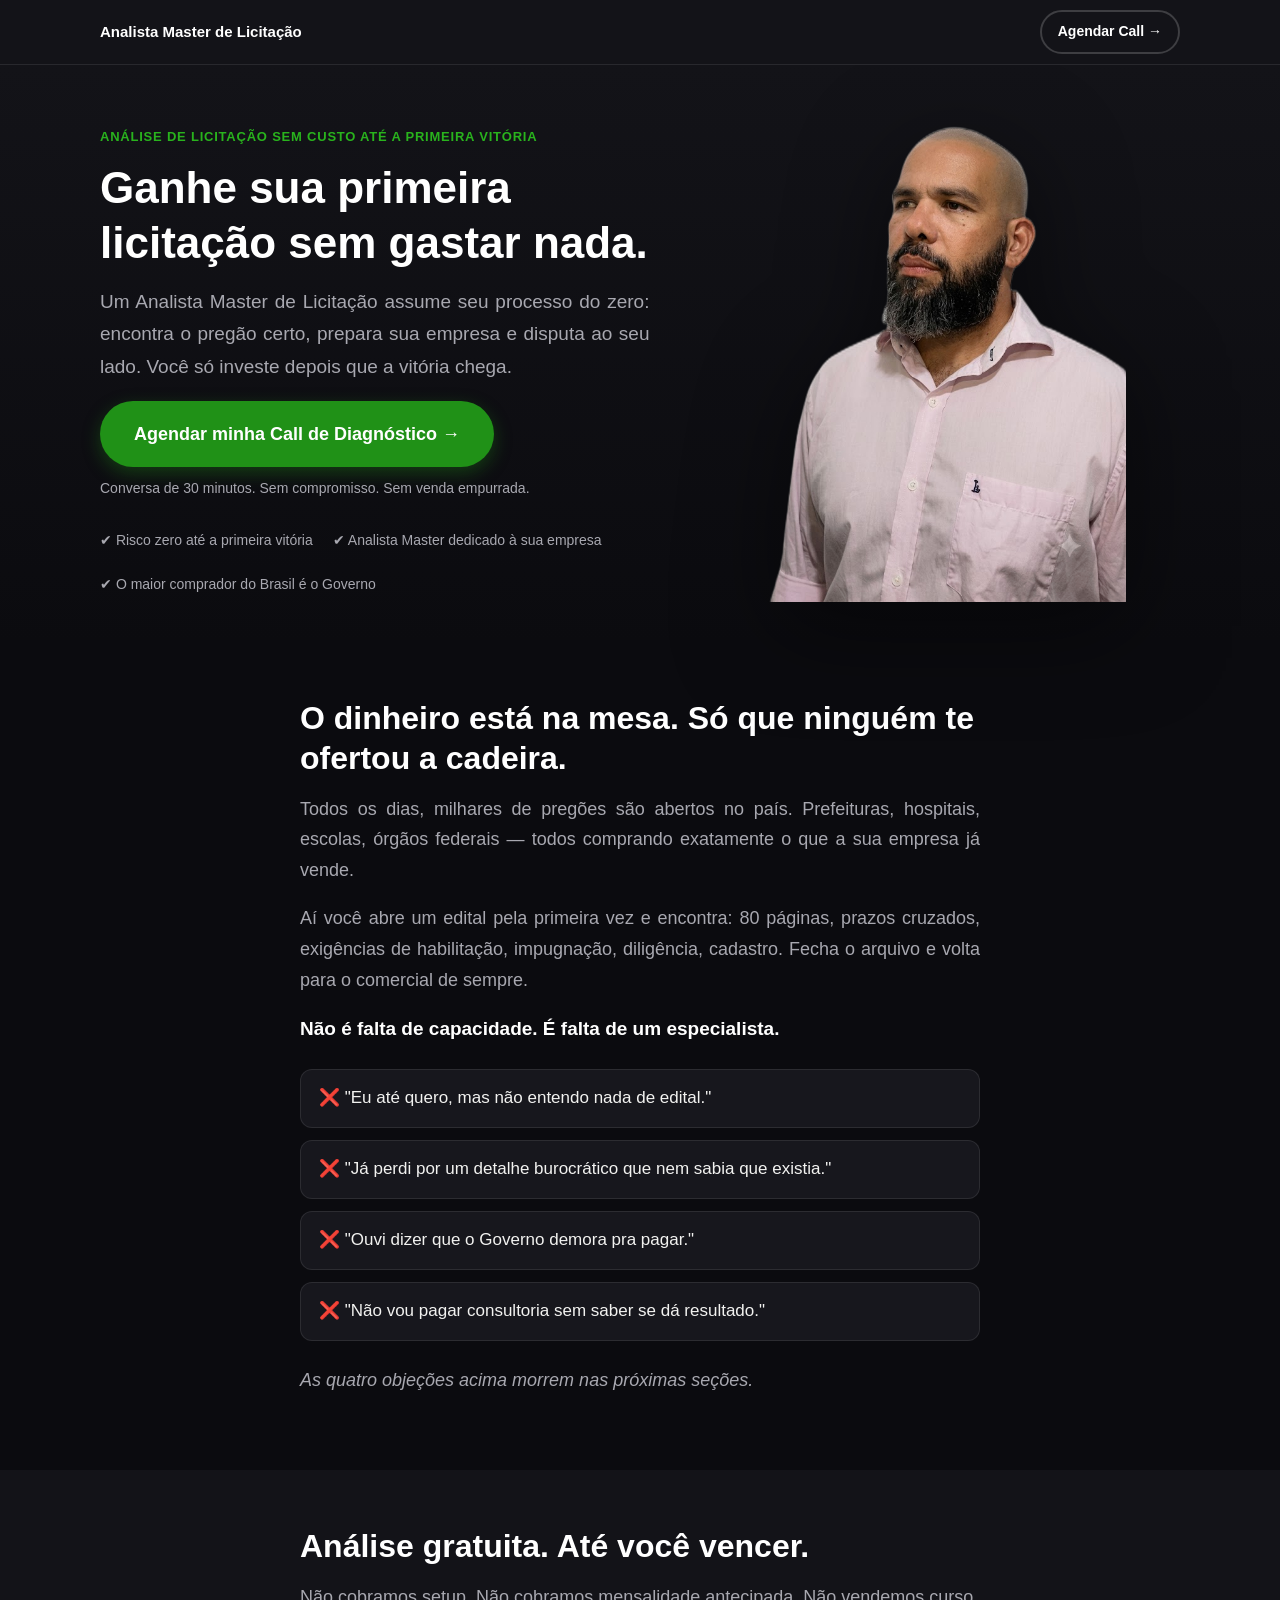
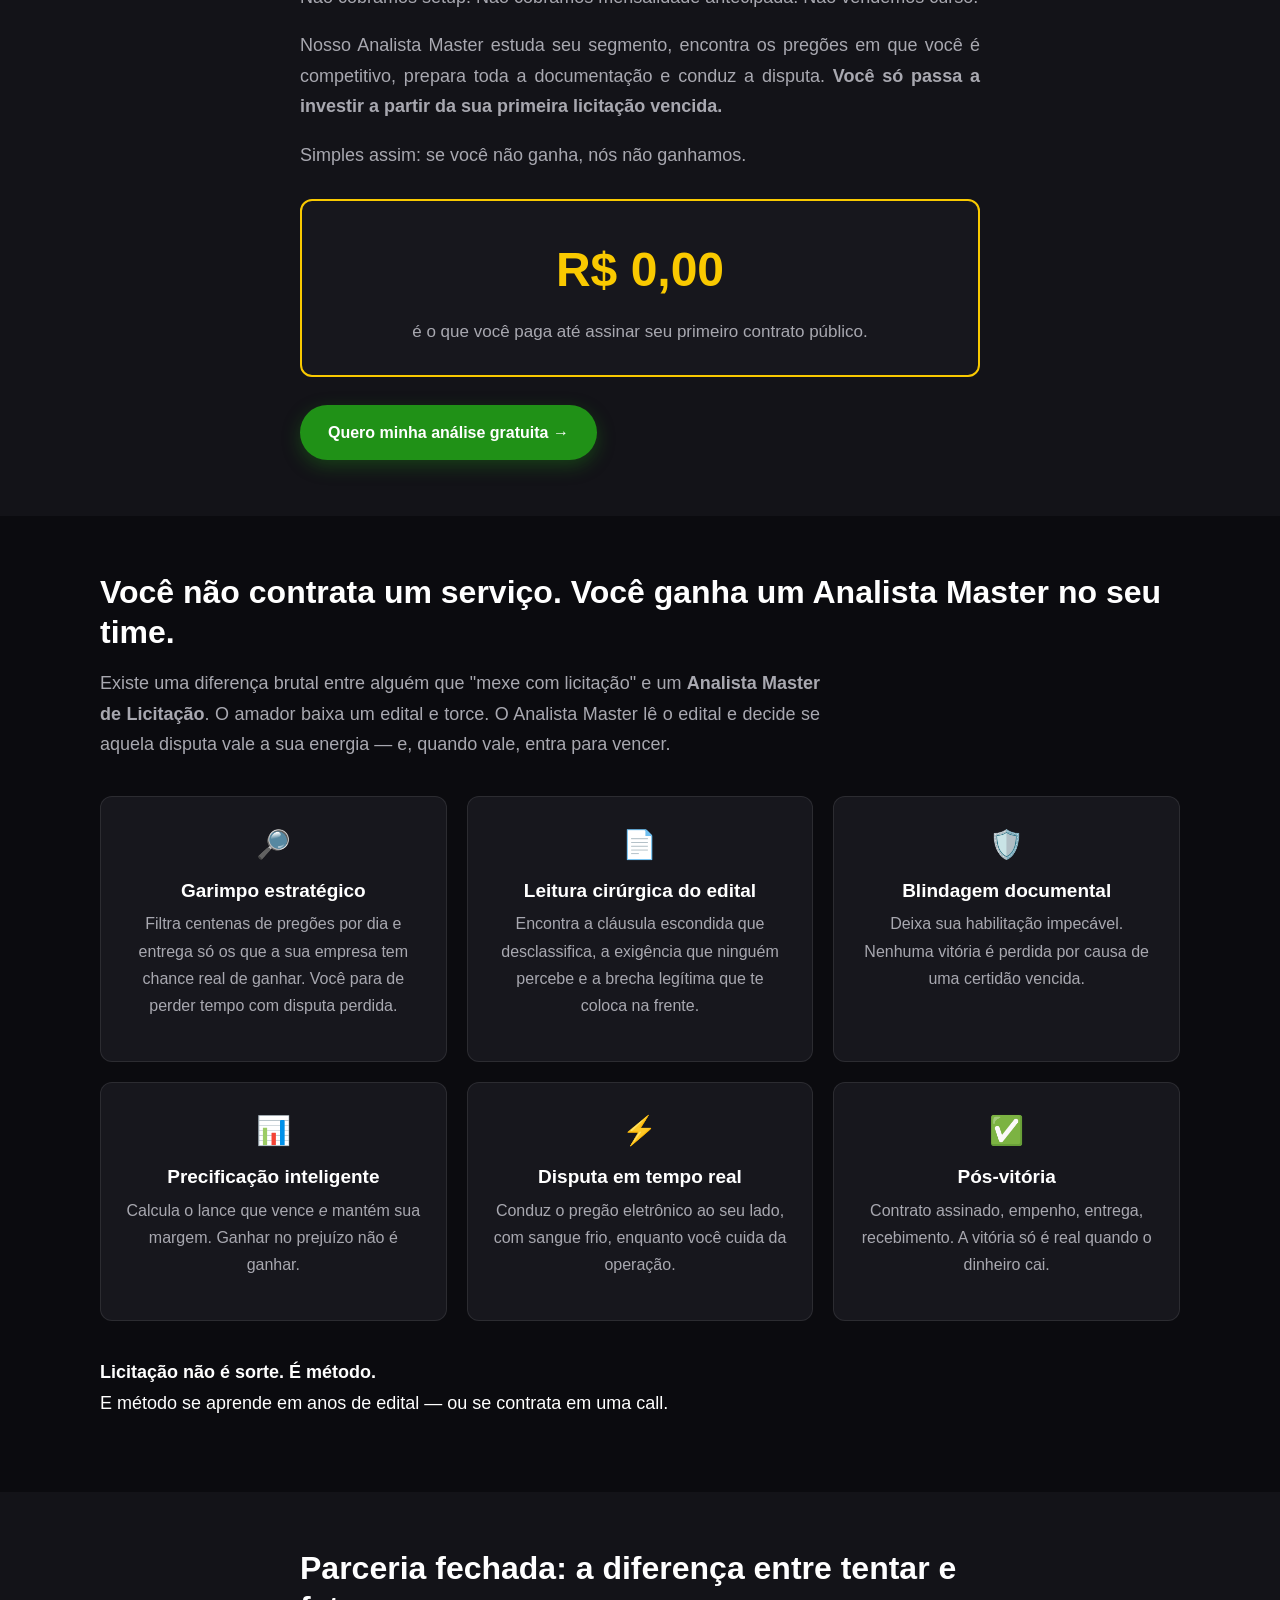
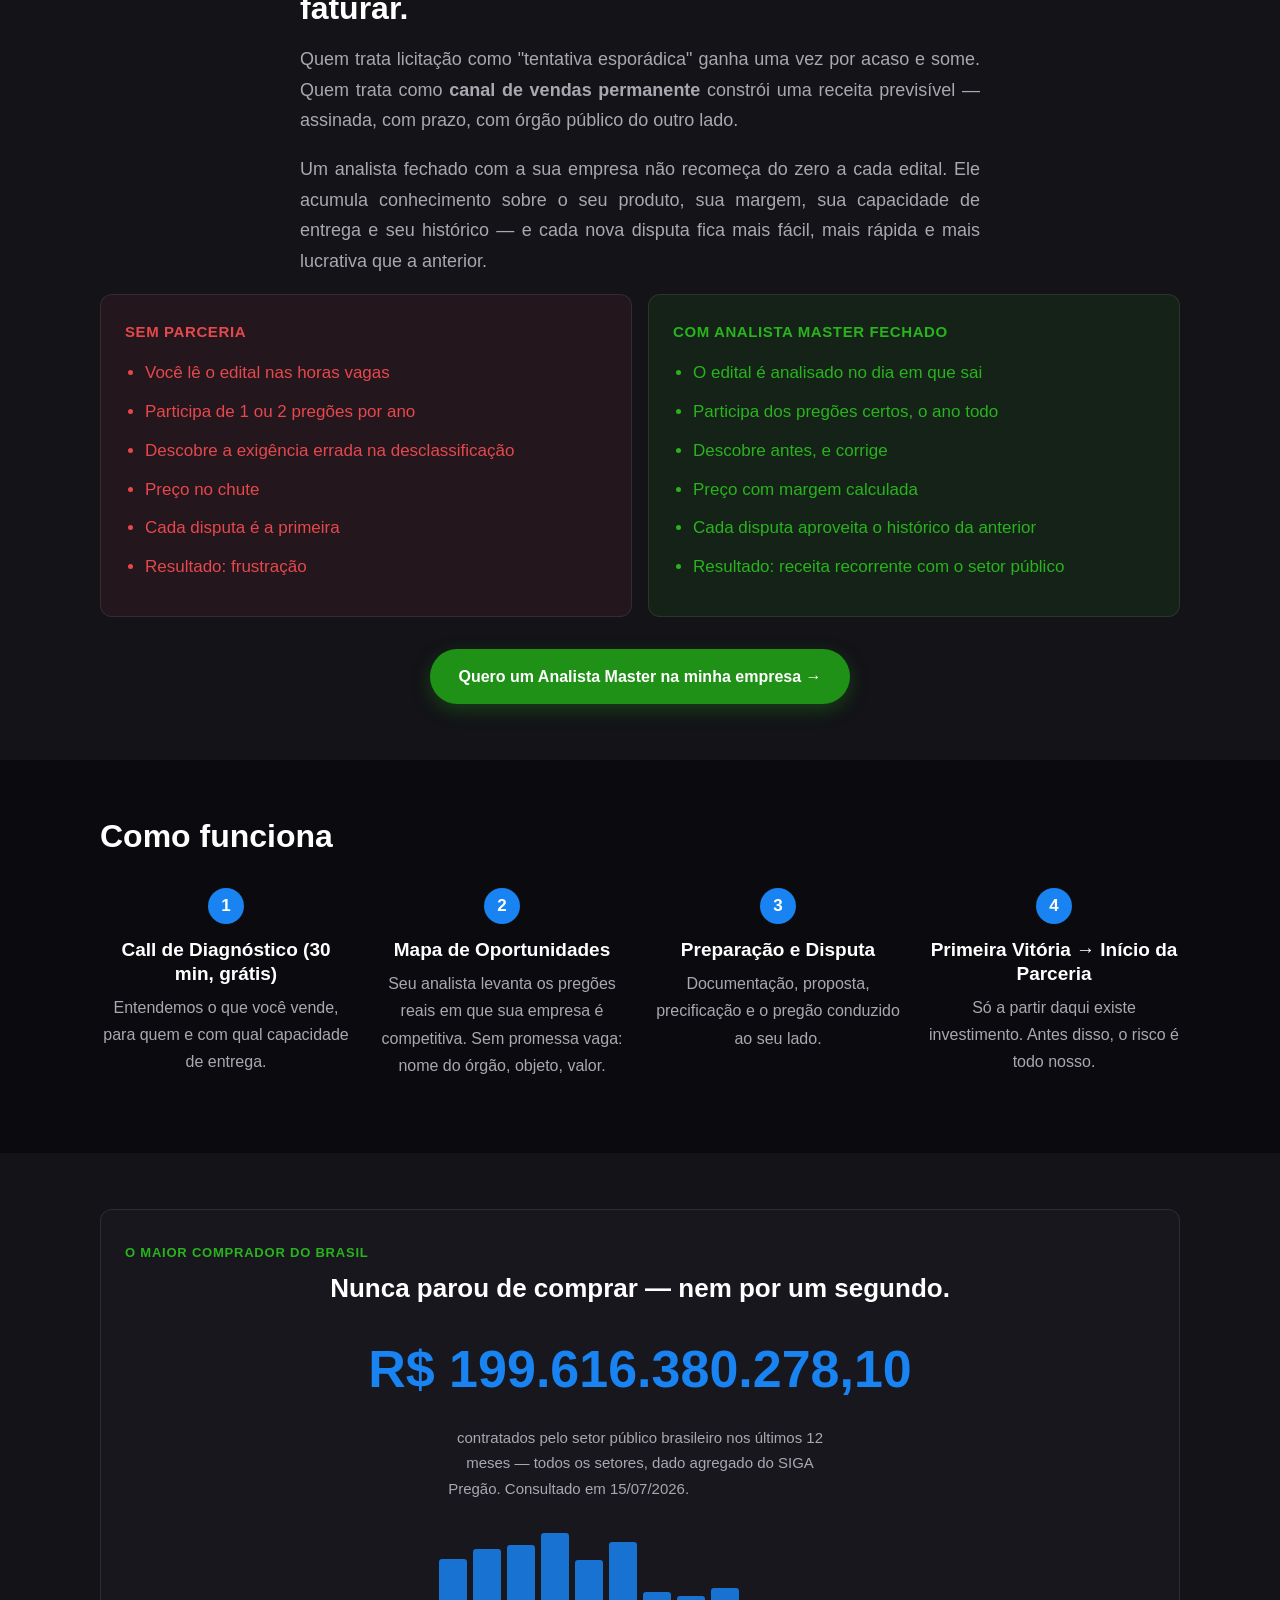
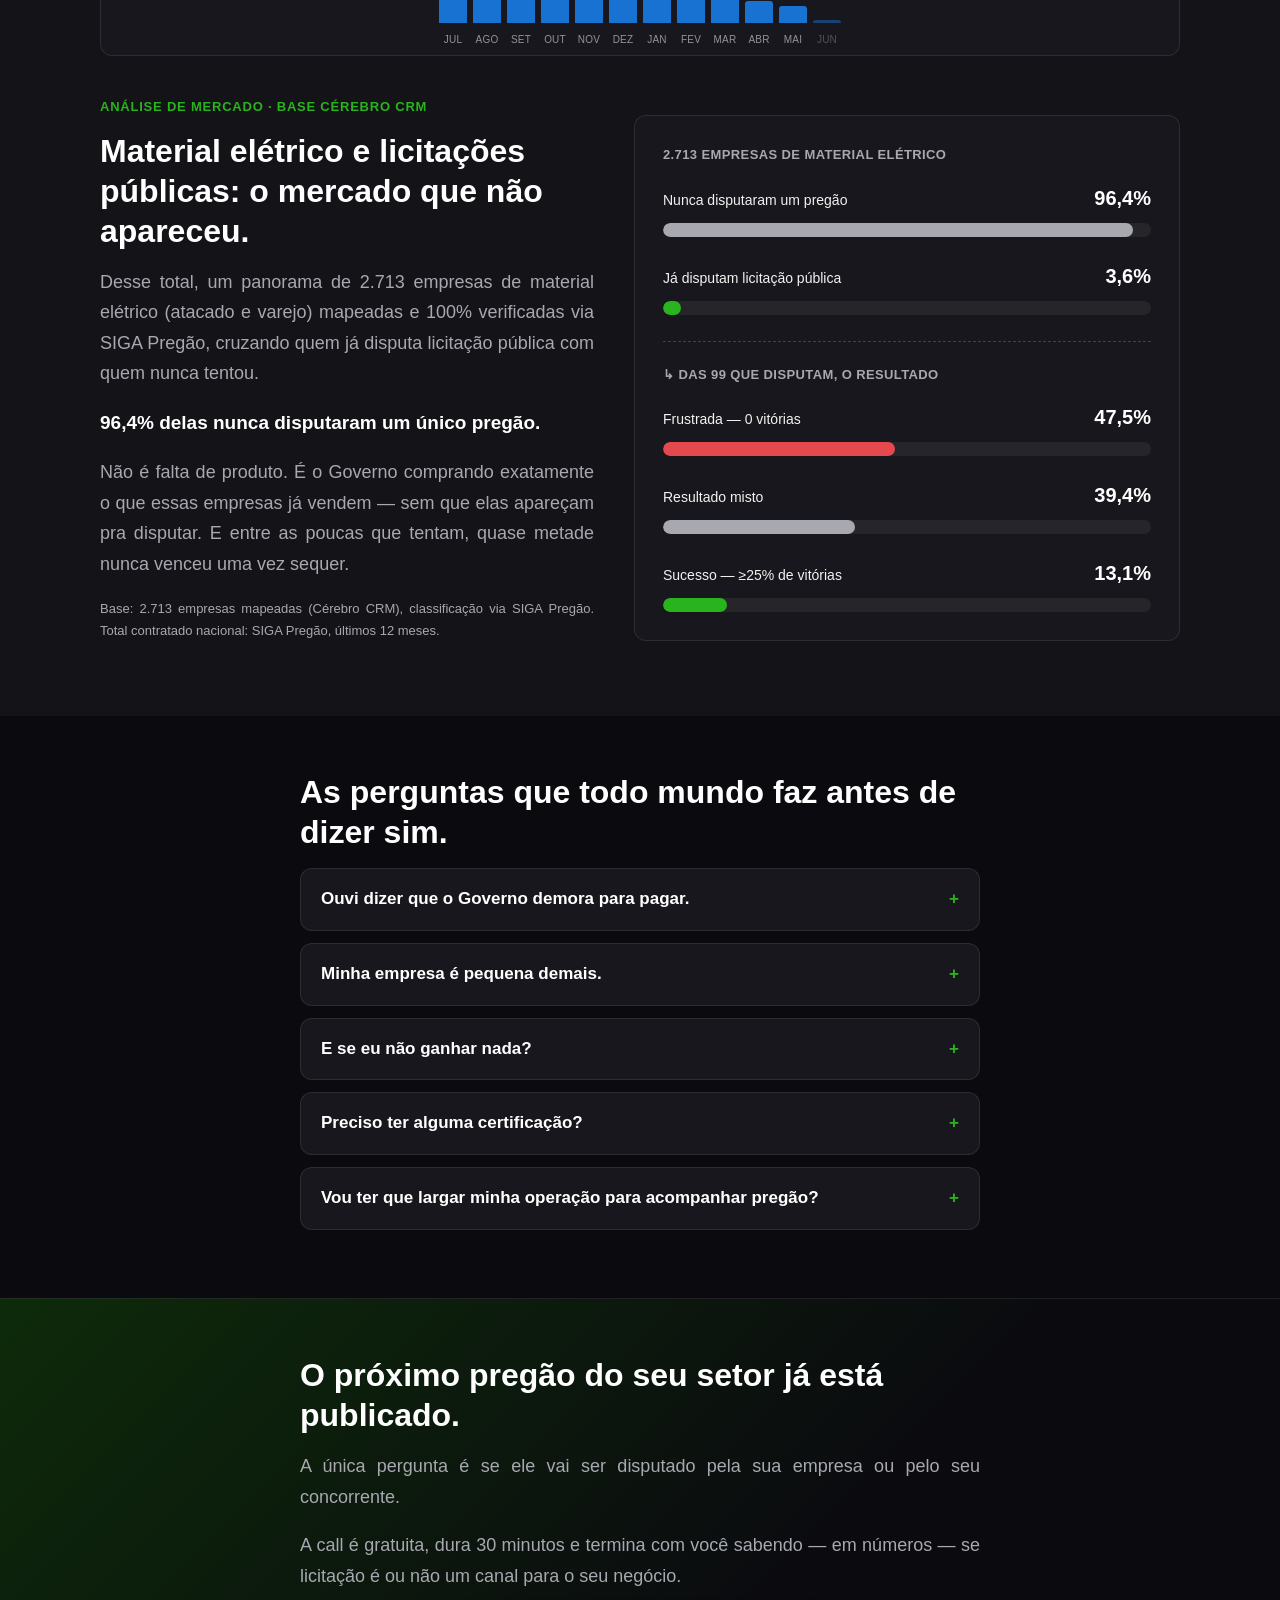
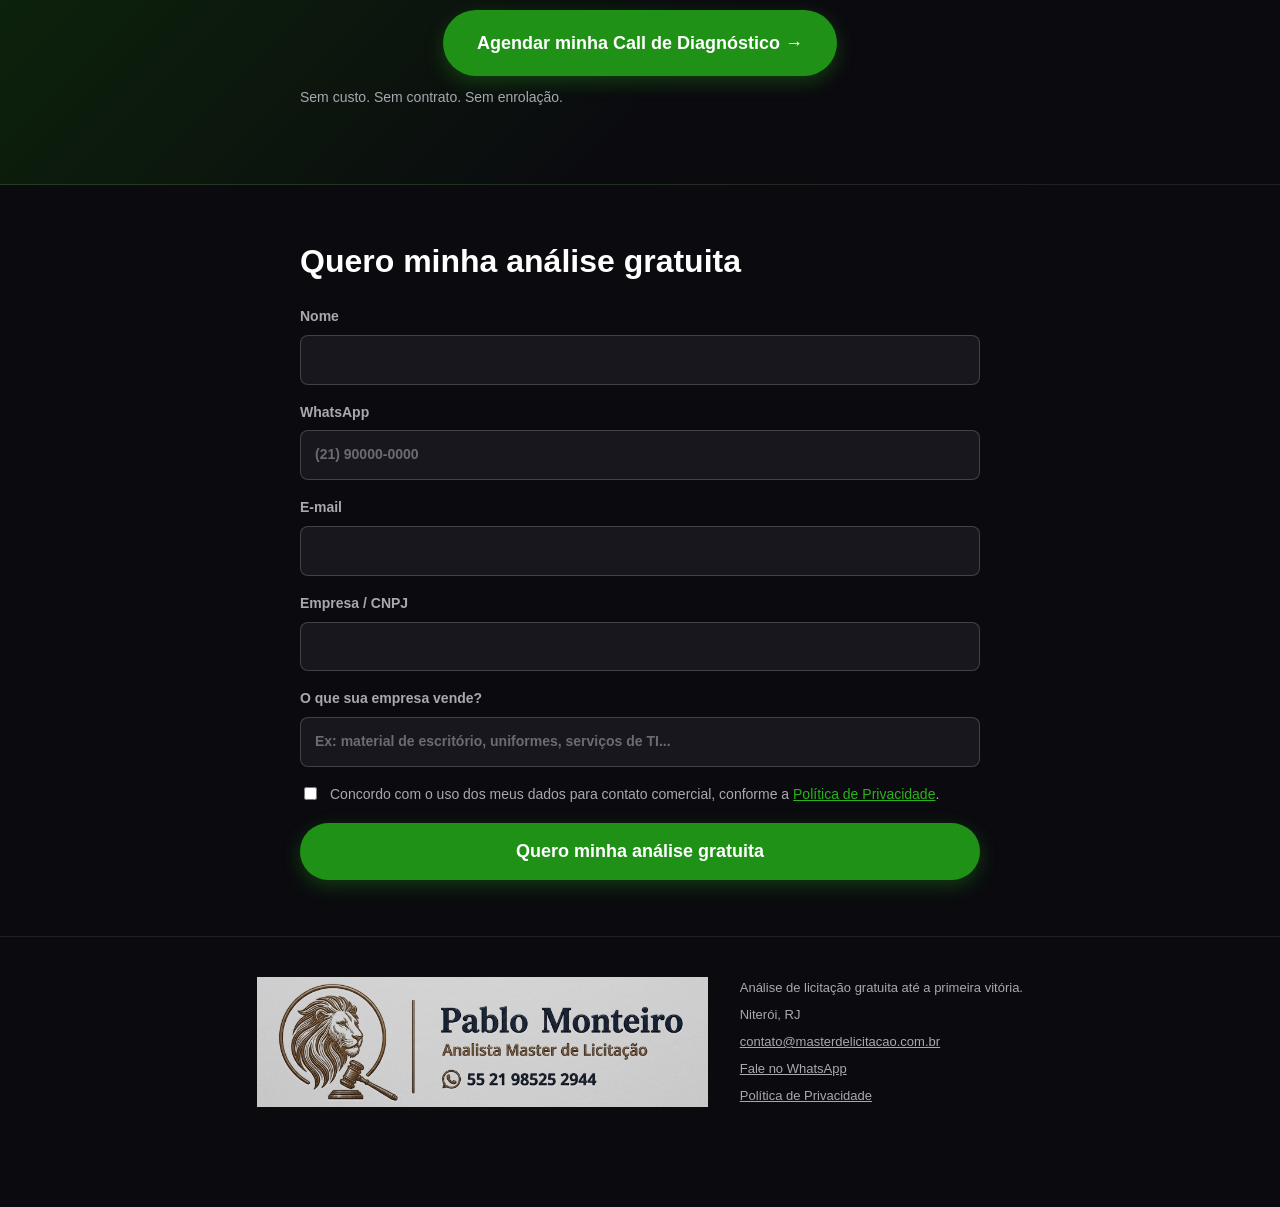
==== commit b40712b7: "Domínio próprio, seção de prova de mercado e rodapé com assinatura Adiciona CNAME para masterdelicit" ====
--- a/index.html
+++ b/index.html
@@ -234,20 +234,86 @@
     </div>
   </section>
 
-  <!-- 7. SEÇÃO PROVA SOCIAL --
-       Ainda sem clientes reais (negocio pre-lancamento). Em vez de inventar depoimento
-       ou numero, assumimos isso de forma honesta como posicionamento de "primeiros clientes".
-       Trocar por depoimentos reais estruturados ("[Situacao anterior] -> [O que o analista fez]
-       -> [Resultado com numero]") assim que houver 2-3 casos. -->
+  <!-- 7. SEÇÃO PROVA DE MERCADO (substitui a antiga secao de "primeiras vagas" --
+       ainda sem clientes reais/depoimentos, entao a prova aqui e dado de mercado
+       real em vez de depoimento inventado. Trocar por depoimentos reais estruturados
+       ("[Situacao anterior] -> [O que o analista fez] -> [Resultado com numero]")
+       assim que houver 2-3 casos -- pode conviver com esta secao ou substitui-la. -->
   <section class="section section--tinted">
-    <div class="container container--narrow">
-      <h2>Estamos abrindo as primeiras vagas.</h2>
-      <p>
-        Preferimos ser diretos: este é um serviço novo e você pode ser um dos primeiros clientes.
-        Isso significa atenção total do Analista Master no seu processo — sem fila, sem
-        carteira de clientes concorrendo pela sua atenção. Assim que os primeiros contratos
-        forem assinados, essa seção vira prova real, com nome e número.
-      </p>
+    <div class="container">
+
+      <div class="market-total">
+        <p class="market-total__kicker">O maior comprador do Brasil</p>
+        <h2 class="market-total__headline">Nunca parou de comprar — nem por um segundo.</h2>
+        <div class="market-total__value">R$ 199.616.380.278,10</div>
+        <p class="market-total__label">
+          contratados pelo setor público brasileiro nos últimos 12 meses — todos os
+          setores, dado agregado do SIGA Pregão. Consultado em 15/07/2026.
+        </p>
+
+        <div class="market-total__chart">
+          <div class="market-bar" style="height: 64px" title="Jul — R$ 21,99 bi"><span class="market-bar__month">JUL</span></div>
+          <div class="market-bar" style="height: 74px" title="Ago — R$ 25,38 bi"><span class="market-bar__month">AGO</span></div>
+          <div class="market-bar" style="height: 78px" title="Set — R$ 26,94 bi"><span class="market-bar__month">SET</span></div>
+          <div class="market-bar" style="height: 90px" title="Out — R$ 30,90 bi"><span class="market-bar__month">OUT</span></div>
+          <div class="market-bar" style="height: 63px" title="Nov — R$ 21,45 bi"><span class="market-bar__month">NOV</span></div>
+          <div class="market-bar" style="height: 81px" title="Dez — R$ 27,73 bi"><span class="market-bar__month">DEZ</span></div>
+          <div class="market-bar" style="height: 31px" title="Jan — R$ 10,53 bi"><span class="market-bar__month">JAN</span></div>
+          <div class="market-bar" style="height: 27px" title="Fev — R$ 9,14 bi"><span class="market-bar__month">FEV</span></div>
+          <div class="market-bar" style="height: 35px" title="Mar — R$ 11,93 bi"><span class="market-bar__month">MAR</span></div>
+          <div class="market-bar" style="height: 22px" title="Abr — R$ 7,66 bi"><span class="market-bar__month">ABR</span></div>
+          <div class="market-bar" style="height: 17px" title="Mai — R$ 5,76 bi"><span class="market-bar__month">MAI</span></div>
+          <div class="market-bar market-bar--partial" style="height: 3px" title="Jun — R$ 0,22 bi (mês em andamento)"><span class="market-bar__month">JUN</span></div>
+        </div>
+      </div>
+
+      <div class="data-proof__grid">
+        <div>
+          <p class="eyebrow">Análise de mercado · base Cérebro CRM</p>
+          <h2>Material elétrico e licitações públicas: o mercado que não apareceu.</h2>
+          <p>
+            Desse total, um panorama de 2.713 empresas de material elétrico (atacado e
+            varejo) mapeadas e 100% verificadas via SIGA Pregão, cruzando quem já disputa
+            licitação pública com quem nunca tentou.
+          </p>
+          <p class="highlight">96,4% delas nunca disputaram um único pregão.</p>
+          <p>
+            Não é falta de produto. É o Governo comprando exatamente o que essas empresas
+            já vendem — sem que elas apareçam pra disputar. E entre as poucas que tentam,
+            quase metade nunca venceu uma vez sequer.
+          </p>
+          <p class="data-proof__source">
+            Base: 2.713 empresas mapeadas (Cérebro CRM), classificação via SIGA Pregão.
+            Total contratado nacional: SIGA Pregão, últimos 12 meses.
+          </p>
+        </div>
+
+        <div class="data-proof__chart">
+          <p class="cascade-stage">2.713 empresas de material elétrico</p>
+          <div class="mini-bar">
+            <div class="mini-bar__label"><span>Nunca disputaram um pregão</span><strong>96,4%</strong></div>
+            <div class="mini-bar__track"><div class="mini-bar__fill mini-bar__fill--muted" style="width: 96.4%"></div></div>
+          </div>
+          <div class="mini-bar">
+            <div class="mini-bar__label"><span>Já disputam licitação pública</span><strong>3,6%</strong></div>
+            <div class="mini-bar__track"><div class="mini-bar__fill mini-bar__fill--good" style="width: 3.6%"></div></div>
+          </div>
+
+          <p class="cascade-stage cascade-stage--indent">↳ das 99 que disputam, o resultado</p>
+          <div class="mini-bar">
+            <div class="mini-bar__label"><span>Frustrada — 0 vitórias</span><strong>47,5%</strong></div>
+            <div class="mini-bar__track"><div class="mini-bar__fill mini-bar__fill--bad" style="width: 47.5%"></div></div>
+          </div>
+          <div class="mini-bar">
+            <div class="mini-bar__label"><span>Resultado misto</span><strong>39,4%</strong></div>
+            <div class="mini-bar__track"><div class="mini-bar__fill mini-bar__fill--muted" style="width: 39.4%"></div></div>
+          </div>
+          <div class="mini-bar">
+            <div class="mini-bar__label"><span>Sucesso — ≥25% de vitórias</span><strong>13,1%</strong></div>
+            <div class="mini-bar__track"><div class="mini-bar__fill mini-bar__fill--good" style="width: 13.1%"></div></div>
+          </div>
+        </div>
+      </div>
     </div>
   </section>
 
@@ -349,9 +415,15 @@
 </main>
 
 <footer class="footer">
-  <div class="container">
-    <p>Analista Master de Licitação — Análise de licitação gratuita até a primeira vitória.</p>
-    <p><a href="privacidade.html">Política de Privacidade</a></p>
+  <div class="container footer__grid">
+    <img src="assets/assinatura.png" alt="Assinatura — Analista Master de Licitação" class="footer__signature">
+    <div class="footer__info">
+      <p>Análise de licitação gratuita até a primeira vitória.</p>
+      <p>Niterói, RJ</p>
+      <p><a href="mailto:contato@masterdelicitacao.com.br">contato@masterdelicitacao.com.br</a></p>
+      <p><a href="https://wa.me/5521985252944" target="_blank" rel="noopener">Fale no WhatsApp</a></p>
+      <p><a href="privacidade.html">Política de Privacidade</a></p>
+    </div>
   </div>
 </footer>
 
--- a/css/style.css
+++ b/css/style.css
@@ -242,6 +242,159 @@
   color: var(--color-text);
 }
 
+/* ---------- Prova de mercado (dados reais) ---------- */
+
+.market-total {
+  text-align: center;
+  padding: 32px 24px;
+  margin-bottom: 40px;
+  background: var(--color-card-bg);
+  border: 1px solid var(--color-border);
+  border-radius: var(--radius);
+}
+
+.market-total__kicker {
+  text-transform: uppercase;
+  letter-spacing: .06em;
+  font-size: 13px;
+  font-weight: 700;
+  color: var(--color-green-bright);
+  margin: 0 0 8px;
+  text-align: center;
+}
+
+.market-total__headline {
+  font-size: clamp(20px, 3.4vw, 26px);
+  text-align: center;
+  margin: 0 0 20px;
+}
+
+.market-total__value {
+  font-size: clamp(32px, 6vw, 52px);
+  font-weight: 800;
+  color: var(--color-blue);
+  margin: 4px 0 12px;
+}
+
+.market-total__label {
+  font-size: 15px;
+  color: var(--color-text-muted);
+  max-width: 46ch;
+  margin: 0 auto;
+  text-align: center;
+}
+
+.market-total__chart {
+  display: flex;
+  align-items: flex-end;
+  justify-content: center;
+  gap: 6px;
+  height: 90px;
+  margin: 32px auto 0;
+  max-width: 480px;
+}
+
+.market-bar {
+  flex: 1 1 0;
+  min-width: 0;
+  max-width: 28px;
+  background: var(--color-blue);
+  border-radius: 3px 3px 0 0;
+  position: relative;
+  opacity: .85;
+}
+
+.market-bar--partial { opacity: .4; }
+
+.market-bar__month {
+  position: absolute;
+  top: 100%;
+  left: 50%;
+  transform: translateX(-50%);
+  margin-top: 8px;
+  font-size: 10px;
+  letter-spacing: .02em;
+  color: var(--color-text-muted);
+  white-space: nowrap;
+}
+
+.cascade-stage {
+  font-size: 13px;
+  font-weight: 700;
+  text-transform: uppercase;
+  letter-spacing: .03em;
+  color: var(--color-text-muted);
+  text-align: left;
+  margin: 0 0 14px;
+}
+
+.cascade-stage--indent {
+  margin-top: 26px;
+  padding-top: 22px;
+  border-top: 1px dashed var(--color-border-strong);
+}
+
+.mini-bar__fill--bad { background: var(--color-bad); }
+
+.data-proof__grid {
+  display: grid;
+  gap: 40px;
+  align-items: center;
+}
+
+@media (min-width: 860px) {
+  .data-proof__grid { grid-template-columns: 0.95fr 1.05fr; }
+}
+
+.data-proof__source {
+  font-size: 13px;
+  color: var(--color-text-muted);
+  margin-top: 16px;
+}
+
+.data-proof__chart {
+  background: var(--color-card-bg);
+  border: 1px solid var(--color-border);
+  border-radius: var(--radius);
+  padding: 28px;
+}
+
+.mini-bar {
+  margin-bottom: 22px;
+}
+
+.mini-bar:last-child { margin-bottom: 0; }
+
+.mini-bar__label {
+  display: flex;
+  justify-content: space-between;
+  align-items: baseline;
+  font-size: 14px;
+  color: var(--color-text);
+  margin-bottom: 8px;
+}
+
+.mini-bar__label strong {
+  font-size: 20px;
+  font-weight: 800;
+  color: #fff;
+}
+
+.mini-bar__track {
+  height: 14px;
+  border-radius: 999px;
+  background: rgba(255, 255, 255, .06);
+  overflow: hidden;
+}
+
+.mini-bar__fill {
+  height: 100%;
+  border-radius: 999px;
+}
+
+.mini-bar__fill--muted { background: var(--color-text-muted); }
+.mini-bar__fill--good { background: var(--color-good); }
+
 /* ---------- Price card ---------- */
 
 .price-card {
@@ -287,9 +440,12 @@
   border: 1px solid var(--color-border);
   border-radius: var(--radius);
   padding: 24px;
-}
-
-.card p { font-size: 16px; }
+  text-align: center;
+}
+
+.card h3 { text-align: center; }
+
+.card p { font-size: 16px; text-align: center; text-align-last: center; }
 
 .card__icon { font-size: 28px; margin-bottom: 10px; }
 
@@ -354,7 +510,9 @@
 }
 
 @media (min-width: 720px) {
-  .process li { flex-direction: column; }
+  .process li { flex-direction: column; align-items: center; text-align: center; }
+  .process li h3 { text-align: center; }
+  .process li p { text-align: center; text-align-last: center; }
 }
 
 .process p { font-size: 16px; }
@@ -462,15 +620,44 @@
 /* ---------- Footer ---------- */
 
 .footer {
-  padding: 32px 0 100px;
-  text-align: center;
-  color: var(--color-text-muted);
-  font-size: 14px;
+  padding: 40px 0 100px;
+  color: var(--color-text-muted);
+  font-size: 13px;
   border-top: 1px solid var(--color-border);
 }
 
-.footer p { text-align: center; font-size: 14px; }
+.footer__grid {
+  display: flex;
+  align-items: center;
+  justify-content: center;
+  gap: 32px;
+  flex-wrap: wrap;
+}
+
+.footer__signature {
+  height: 130px;
+  width: auto;
+  opacity: .85;
+  flex-shrink: 0;
+}
+
+.footer__info {
+  display: flex;
+  flex-direction: column;
+  justify-content: center;
+  gap: 5px;
+  text-align: left;
+}
+
+.footer__info p { margin: 0; font-size: 13px; text-align: left; }
 .footer a { color: var(--color-text-muted); }
+.footer a:hover { color: var(--color-text); }
+
+@media (max-width: 520px) {
+  .footer__grid { flex-direction: column; text-align: center; }
+  .footer__info { align-items: center; text-align: center; }
+  .footer__info p { text-align: center; }
+}
 
 /* ---------- Sticky mobile CTA ---------- */
 
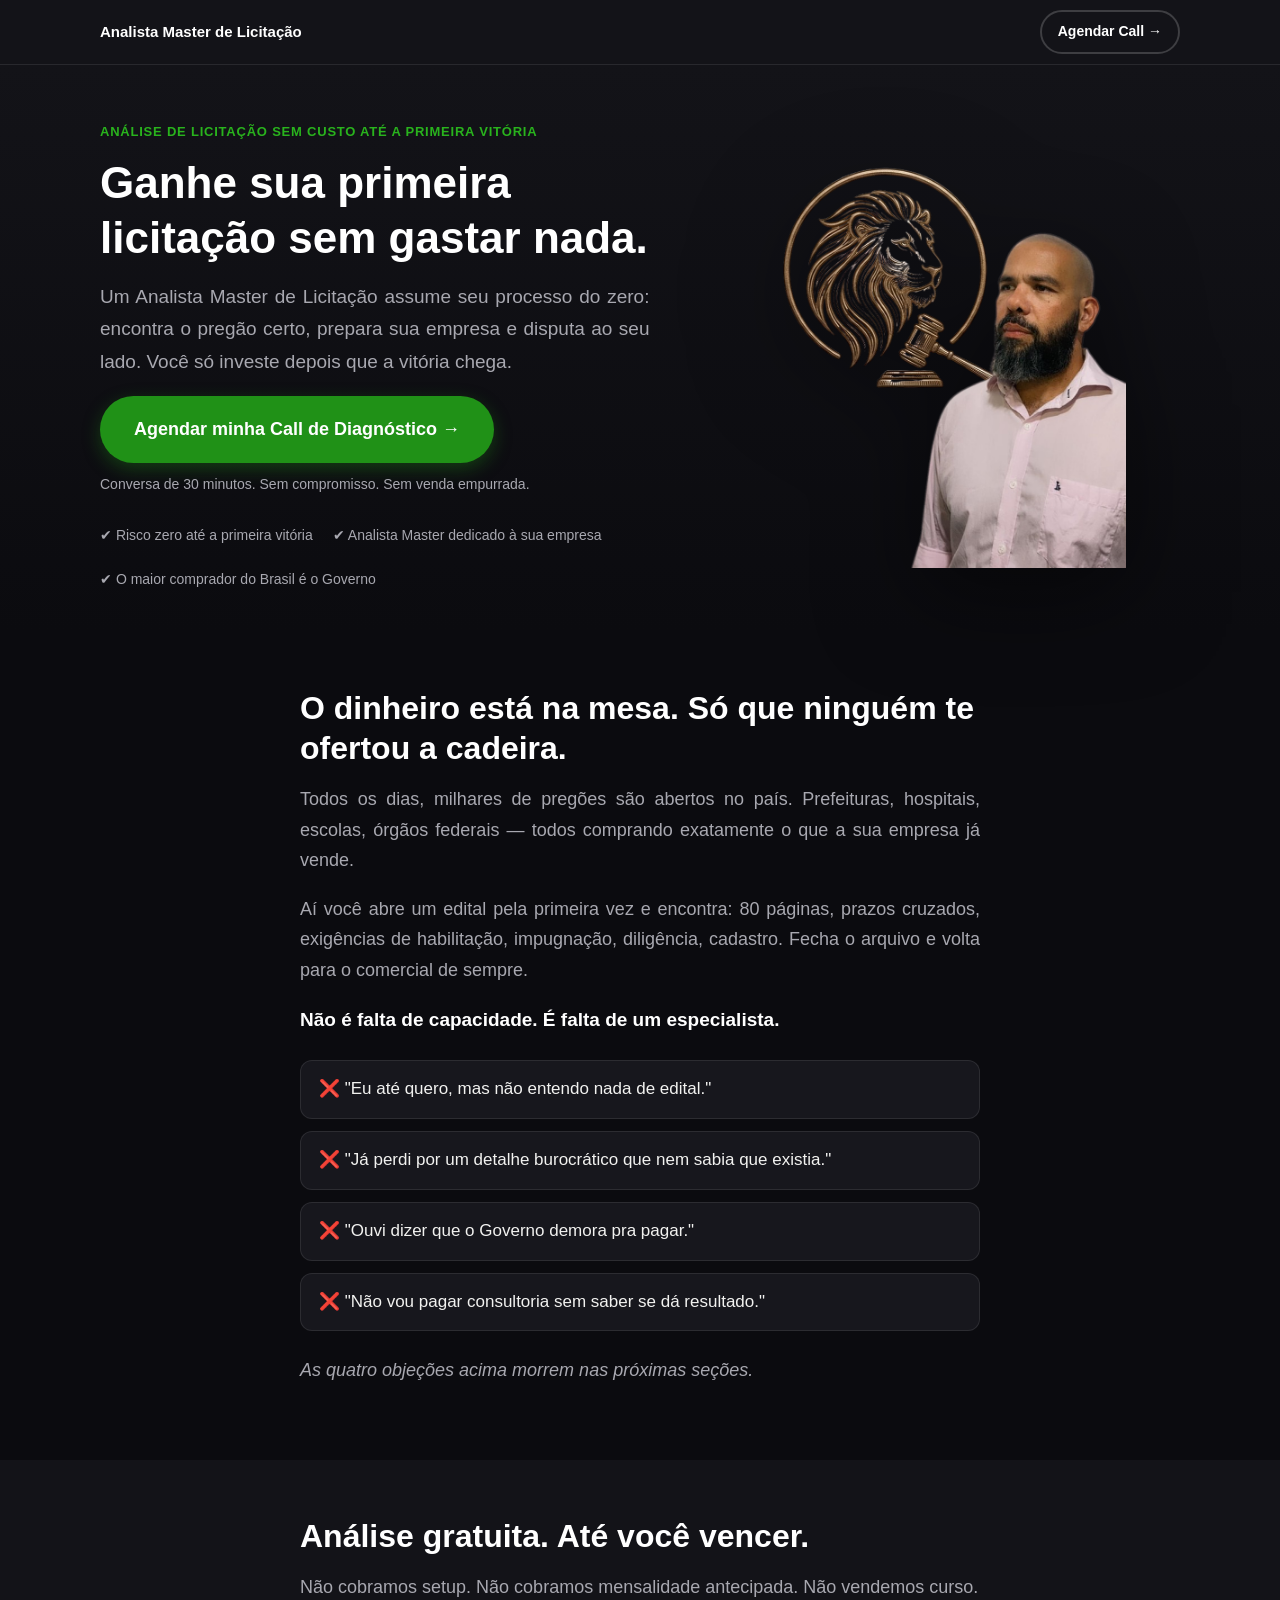
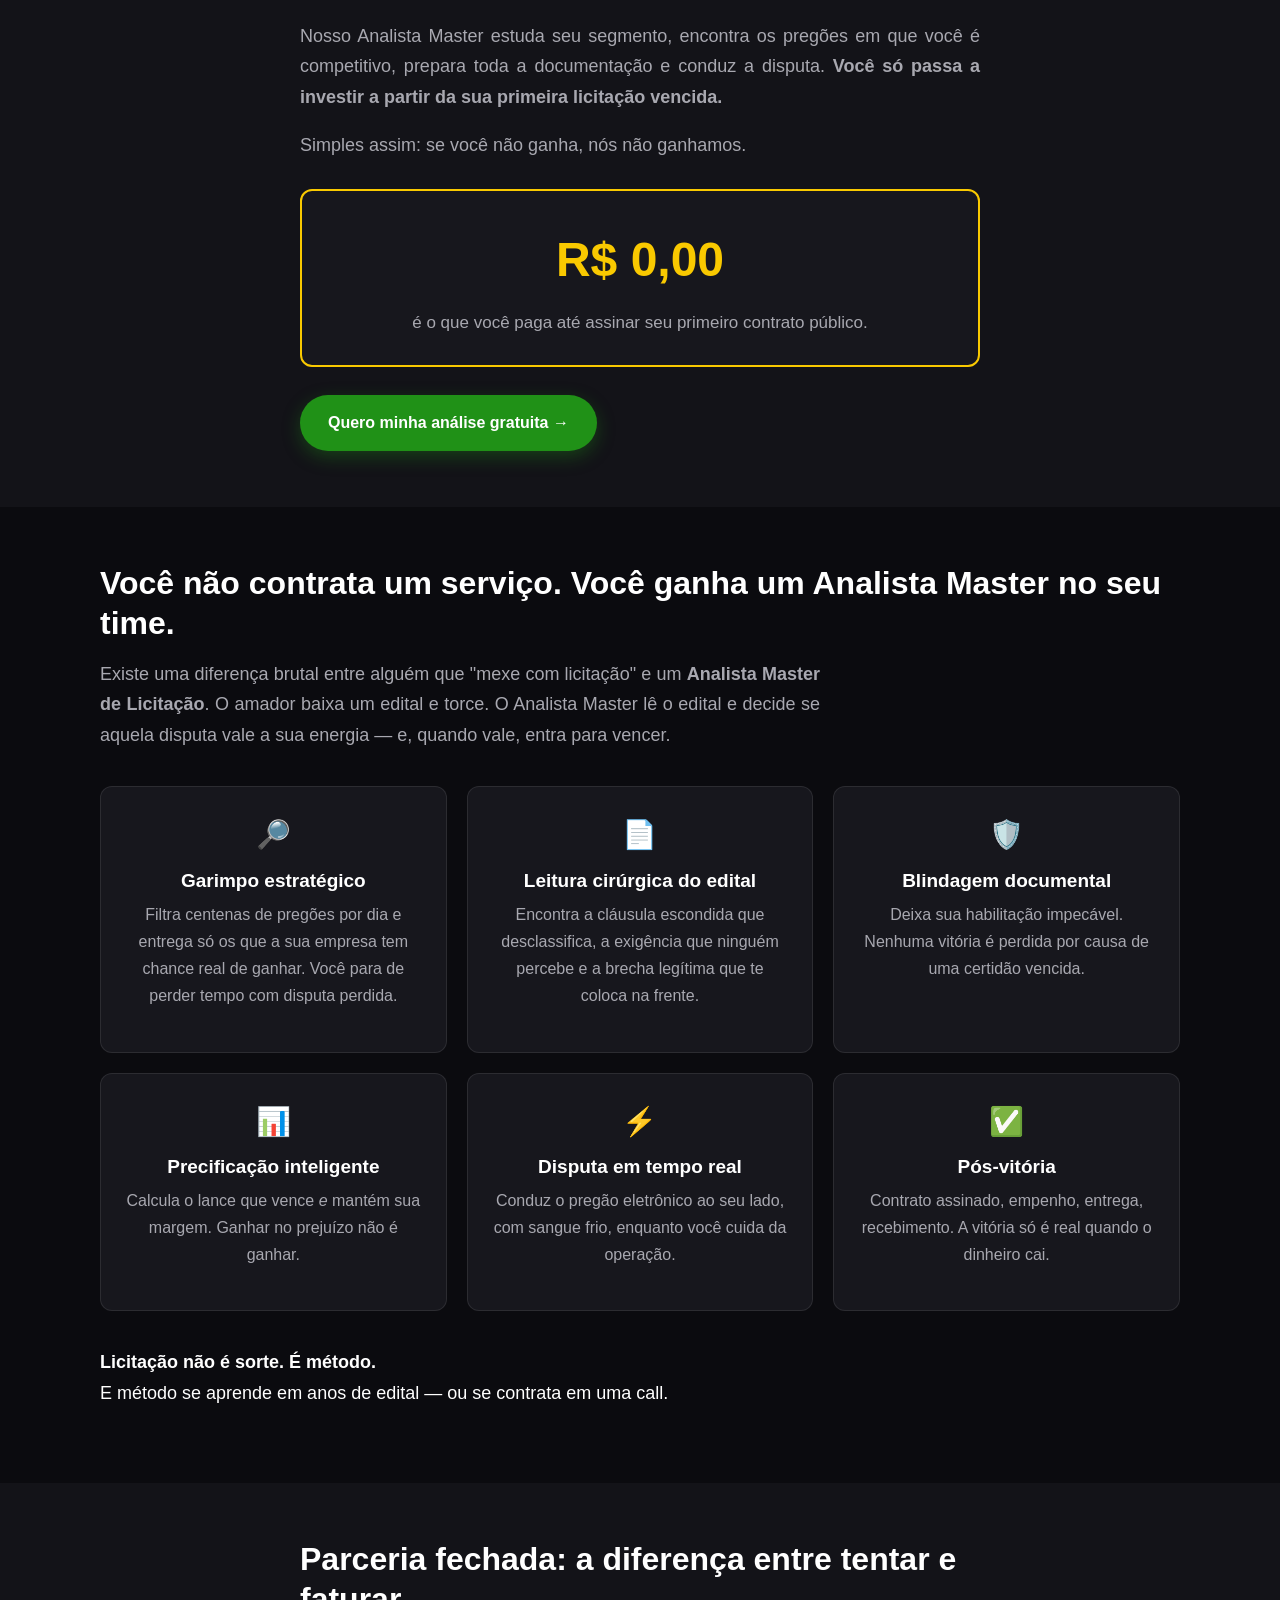
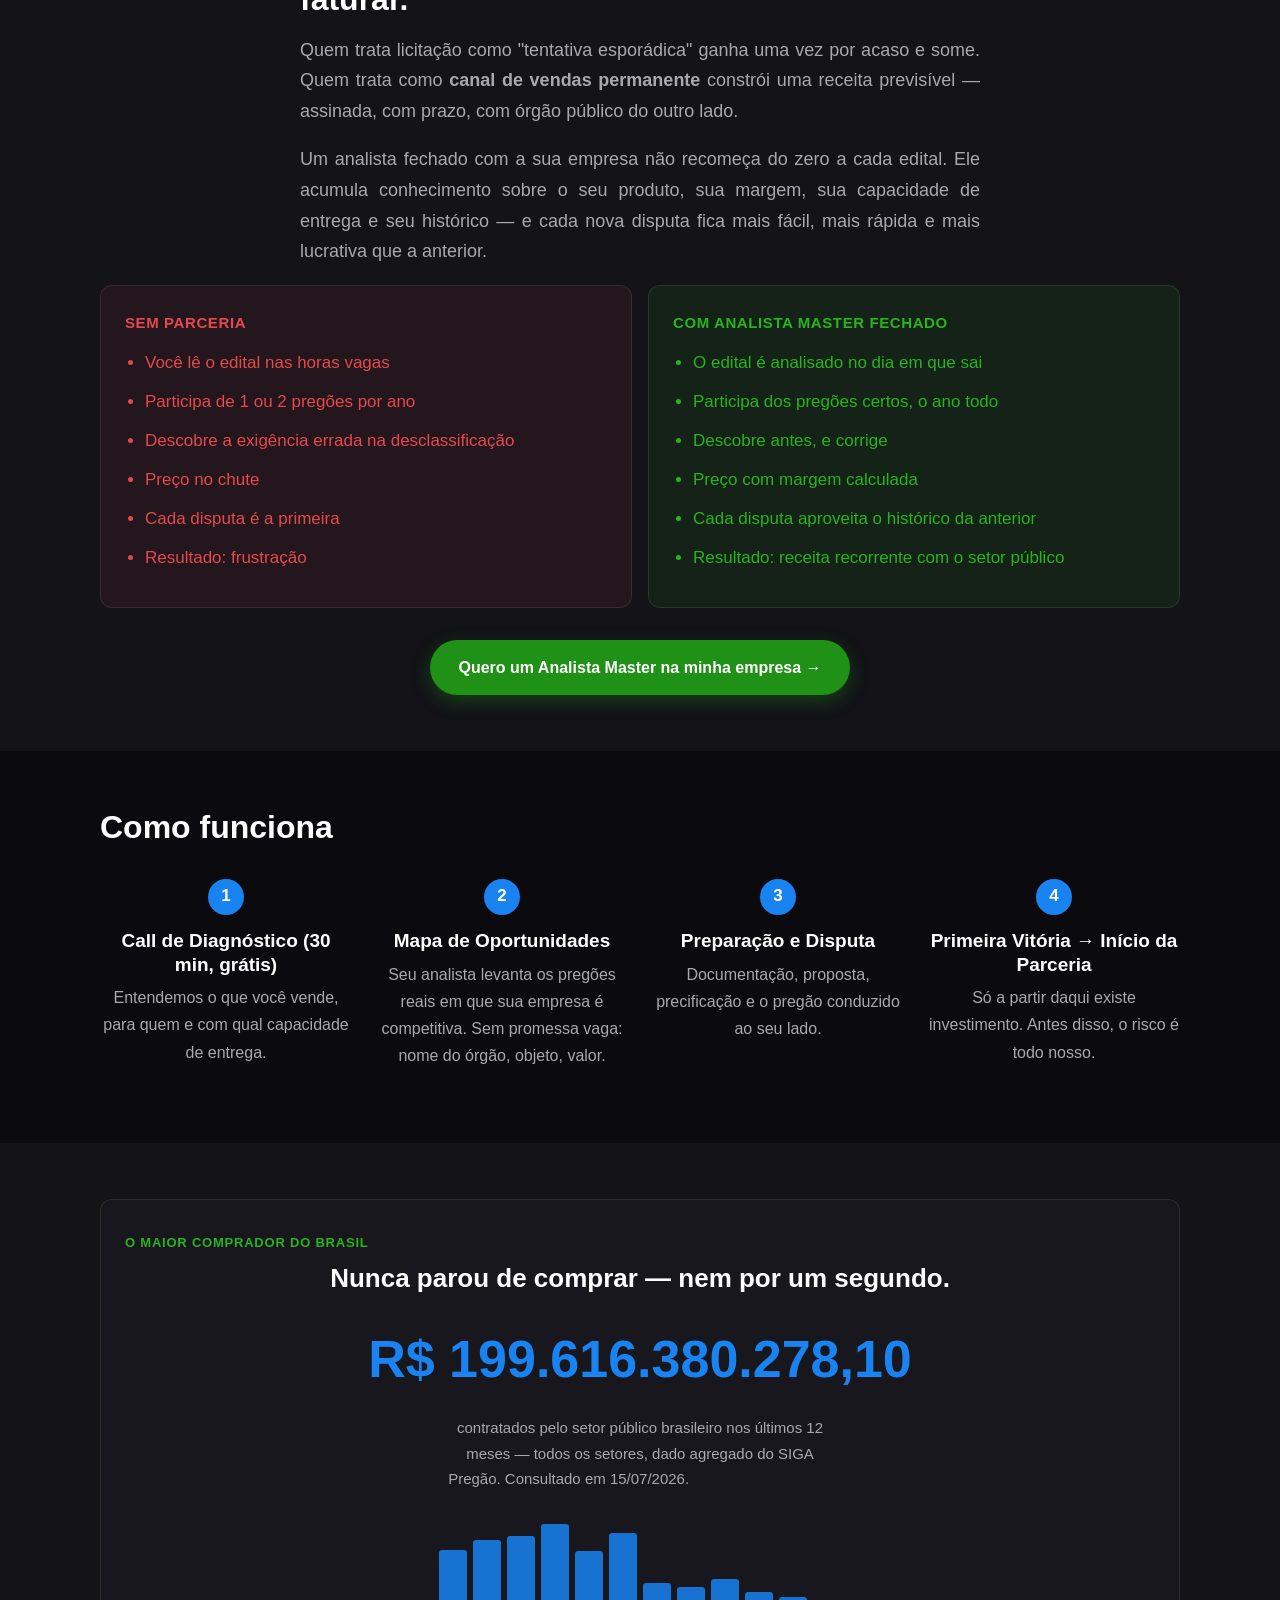
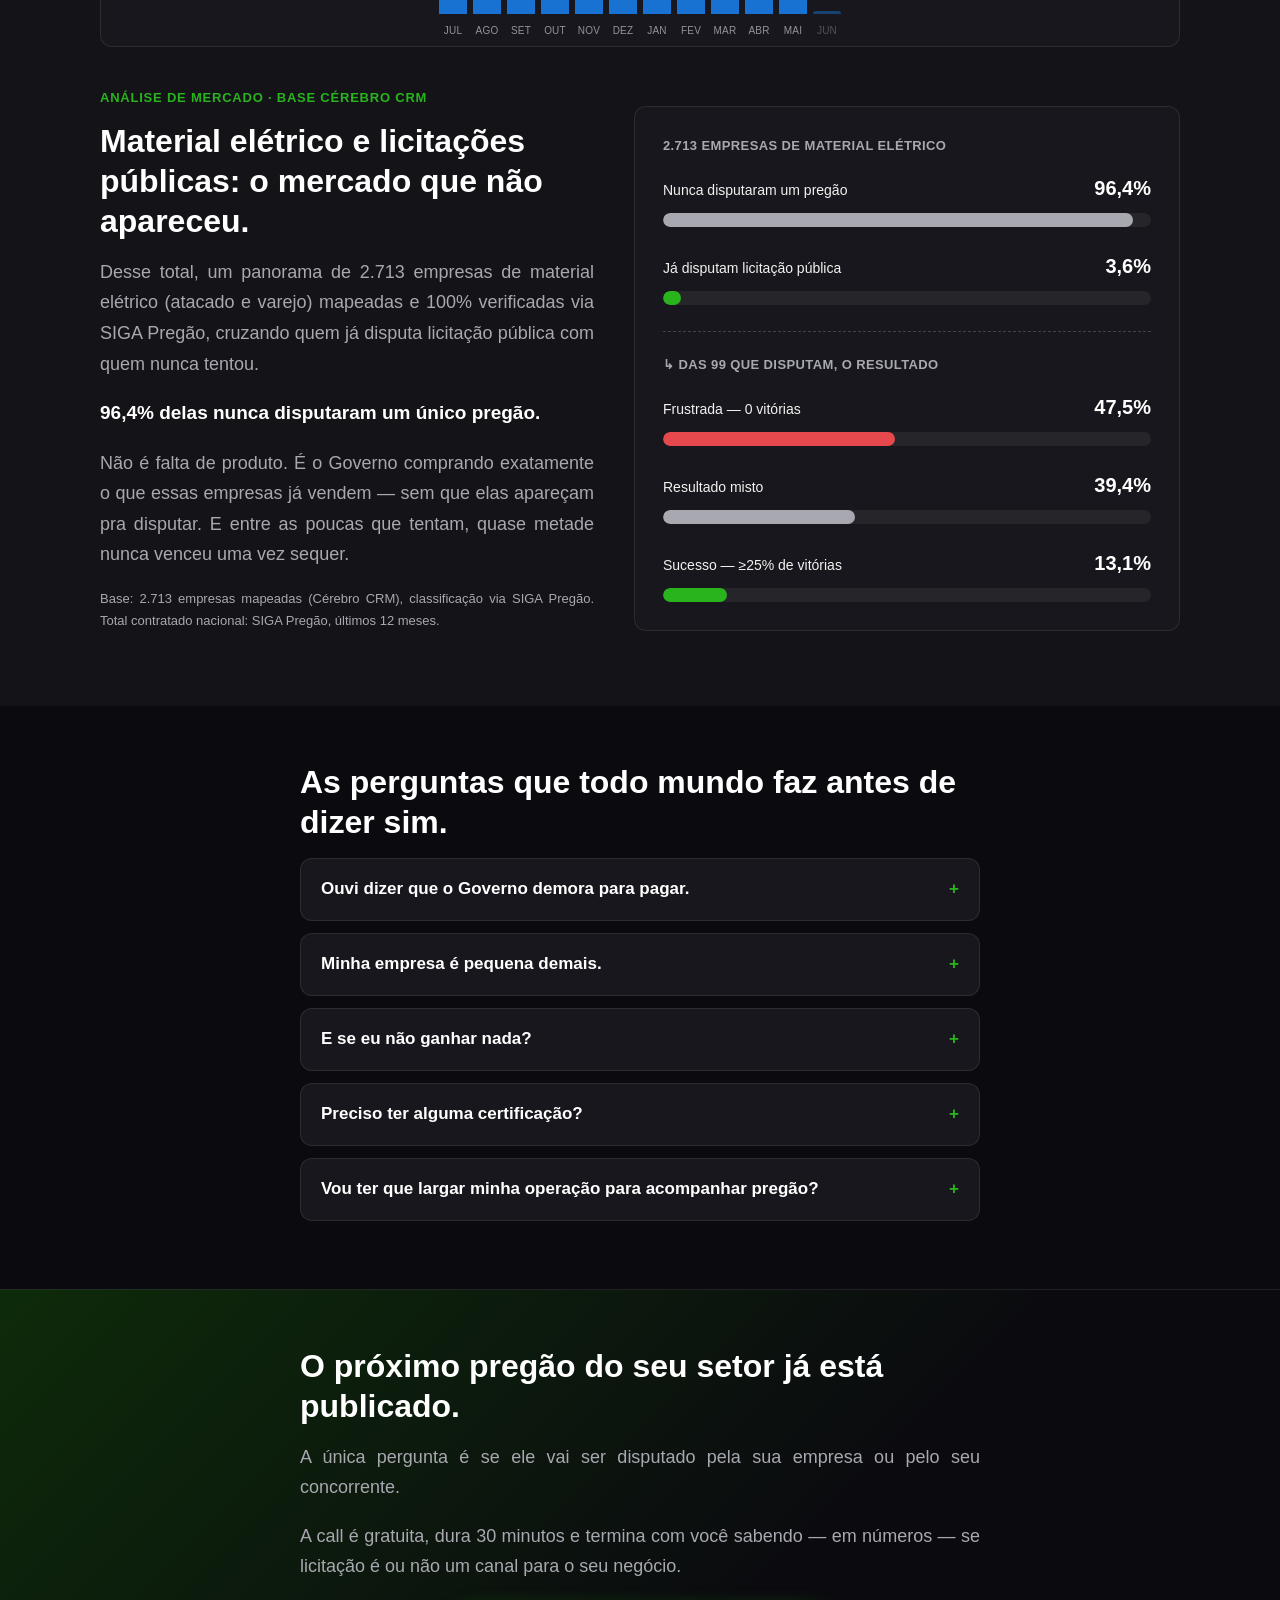
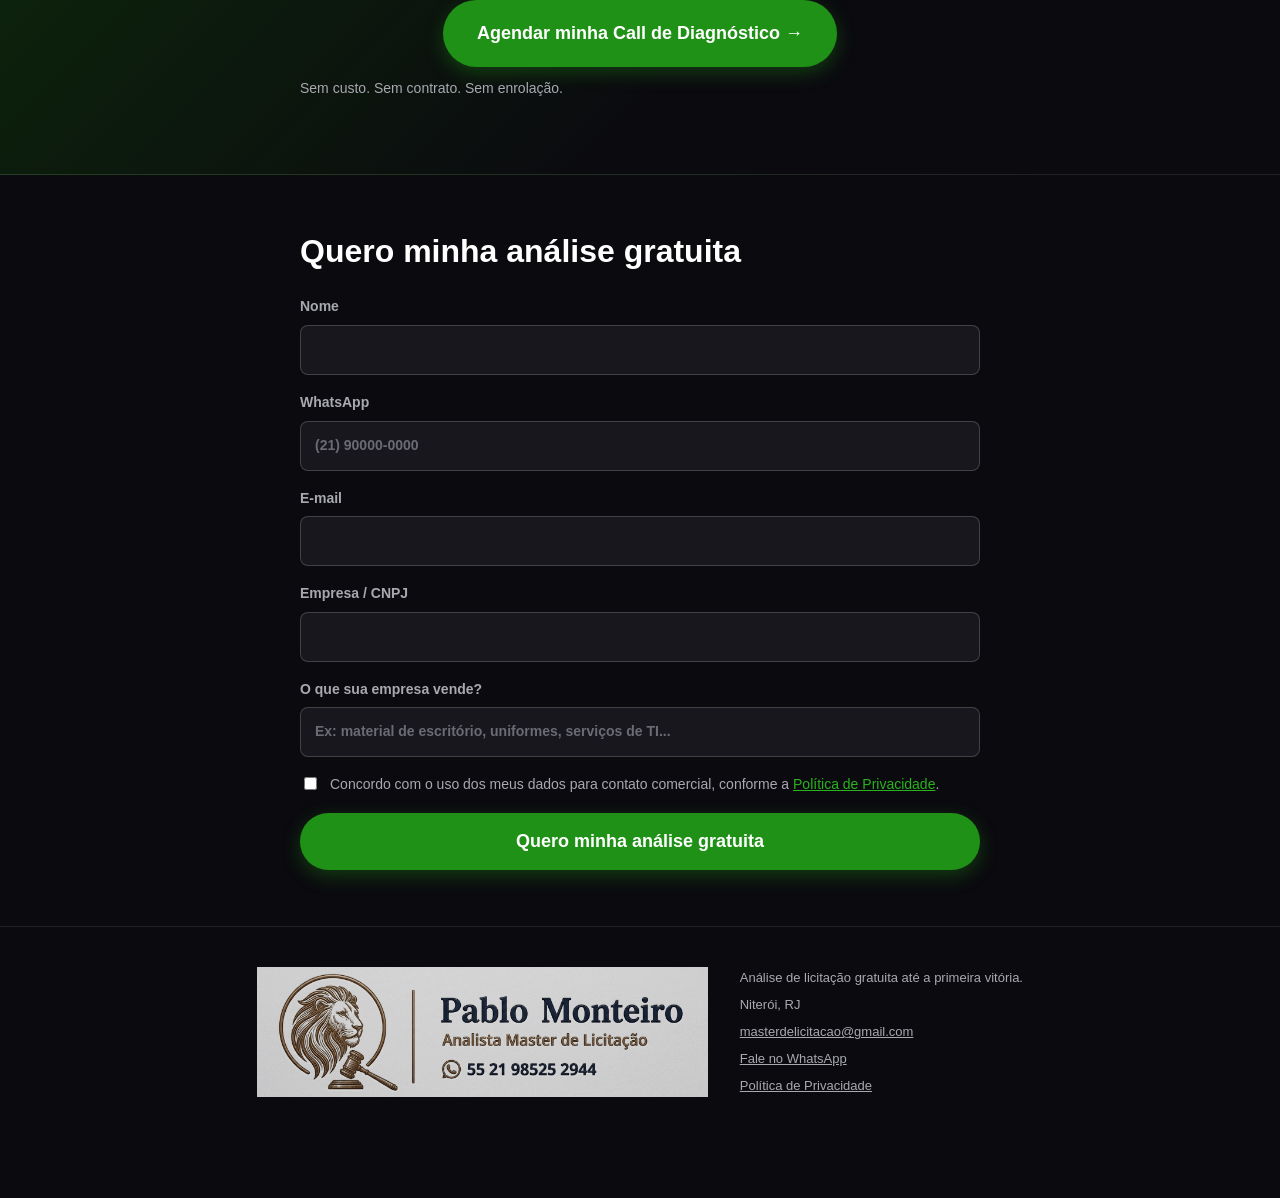
==== commit 48658954: "Atualiza e-mail de contato do rodape contato@masterdelicitacao.com.br trocado por masterdelicitacao@" ====
--- a/index.html
+++ b/index.html
@@ -420,7 +420,7 @@
     <div class="footer__info">
       <p>Análise de licitação gratuita até a primeira vitória.</p>
       <p>Niterói, RJ</p>
-      <p><a href="mailto:contato@masterdelicitacao.com.br">contato@masterdelicitacao.com.br</a></p>
+      <p><a href="mailto:masterdelicitacao@gmail.com">masterdelicitacao@gmail.com</a></p>
       <p><a href="https://wa.me/5521985252944" target="_blank" rel="noopener">Fale no WhatsApp</a></p>
       <p><a href="privacidade.html">Política de Privacidade</a></p>
     </div>
